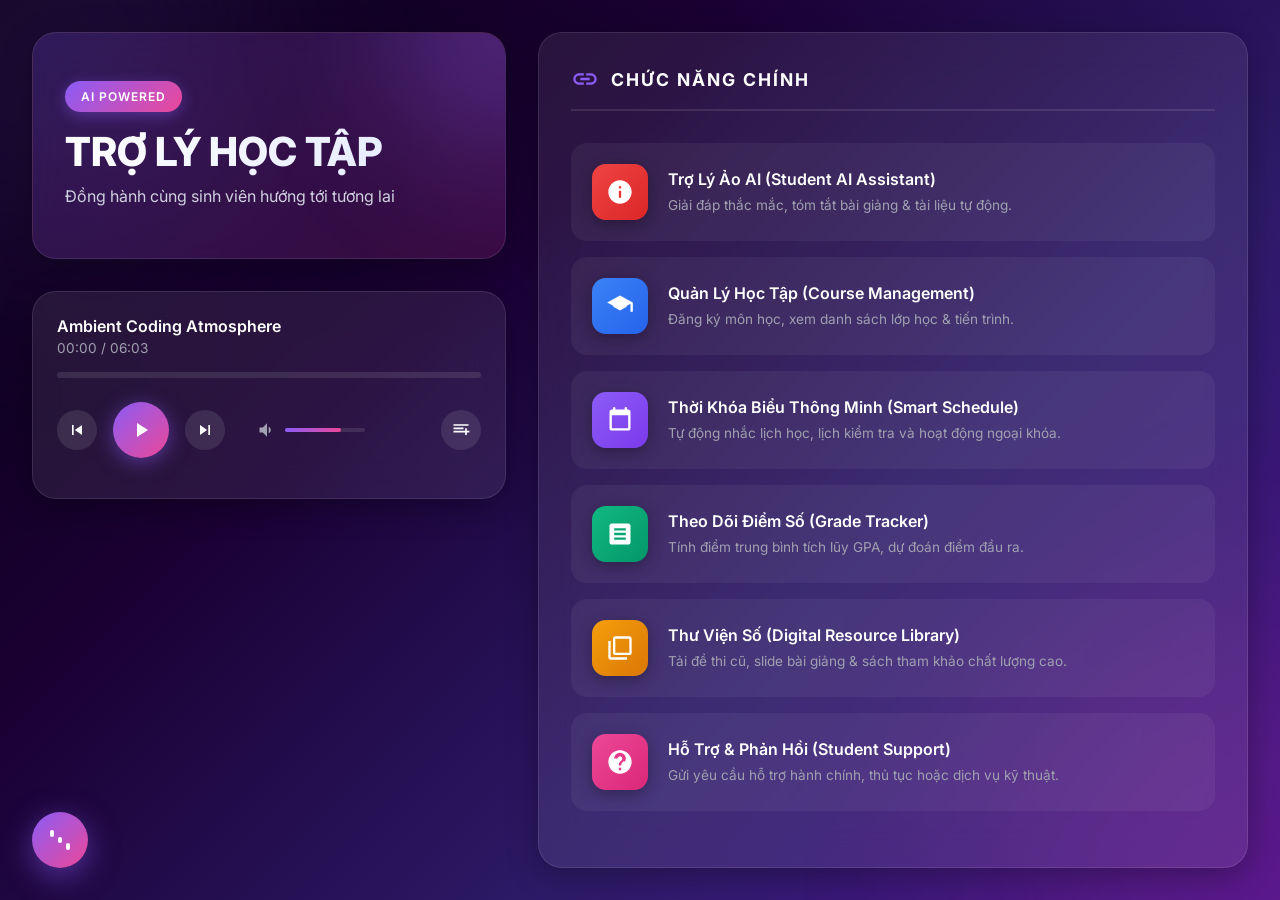
==== home.html @ f135a67e "Version 2" ====
<!DOCTYPE html>
<html lang="en">
<head>
  <meta charset="UTF-8" />
  <meta http-equiv="X-UA-Compatible" content="IE=edge" />
  <meta name="viewport" content="width=device-width, initial-scale=1.0" />
  <title>Student Assistant - Dashboard</title>
  <link href="https://fonts.googleapis.com/css2?family=Inter:wght@400;500;600;700&display=swap" rel="stylesheet" />
  <link rel="stylesheet" href="home.css" />
</head>
<body>
  <!-- Ambient background glow effects -->
  <div class="glow-bg">
    <div class="glow-sphere sphere-1"></div>
    <div class="glow-sphere sphere-2"></div>
  </div>

  <div class="dashboard-container">
    <!-- Left Column: Banner and Music Player -->
    <div class="left-column">
      <!-- Card 1: Banner Image/Graphic -->
      <div class="banner-card">
        <div class="banner-glow"></div>
        <div class="banner-content">
          <span class="badge">AI Powered</span>
          <h2>TRỢ LÝ HỌC TẬP</h2>
          <p>Đồng hành cùng sinh viên hướng tới tương lai</p>
        </div>
      </div>

      <!-- Card 2: Lofi Player (themed for Study Space) -->
      <div class="player-card">
        <div class="player-header">
          <div class="track-info">
            <span class="track-title" id="trackTitle">Deep Focus for Study – Relaxing Music</span>
            <span class="track-time" id="trackTime">00:00 / 03:45</span>
          </div>
        </div>
        
        <div class="progress-bar-container">
          <div class="progress-bar" id="progressBar" style="width: 0%;"></div>
        </div>

        <div class="player-controls">
          <button class="control-btn" id="prevBtn">
            <svg viewBox="0 0 24 24"><path d="M6 6h2v12H6zm3.5 6l8.5 6V6z"/></svg>
          </button>
          <button class="play-btn" id="playBtn">
            <svg id="playIcon" viewBox="0 0 24 24"><path d="M8 5v14l11-7z"/></svg>
          </button>
          <button class="control-btn" id="nextBtn">
            <svg viewBox="0 0 24 24"><path d="M16 18h2V6h-2zM6 6v12l8.5-6z"/></svg>
          </button>
          <div class="volume-container">
            <svg class="volume-icon" viewBox="0 0 24 24"><path d="M3 9v6h4l5 5V4L7 9H3zm13.5 3c0-1.77-1.02-3.29-2.5-4.03v8.05c1.48-.73 2.5-2.25 2.5-4.02z"/></svg>
            <div class="volume-slider">
              <div class="volume-level" style="width: 70%;"></div>
            </div>
          </div>
          <button class="control-btn playlist-toggle">
            <svg viewBox="0 0 24 24"><path d="M3 15h12v-2H3v2zm0-4h12V9H3v2zm0-4h18V5H3v2zm16 6v-3h-2v3h-3v2h3v3h2v-3h3v-2h-3z"/></svg>
          </button>
        </div>

        <div class="playlist">
          <div class="playlist-item" data-src="https://www.soundhelix.com/examples/mp3/SoundHelix-Song-1.mp3" data-title="Deep Focus for Study – Relaxing Music" data-duration="06:12">
            Comfort Chain
          </div>
          <div class="playlist-item" data-src="https://www.soundhelix.com/examples/mp3/SoundHelix-Song-2.mp3" data-title="Lofi Chill Study Beats" data-duration="07:05">
            Skins 2
          </div>
          <div class="playlist-item" data-src="https://www.soundhelix.com/examples/mp3/SoundHelix-Song-3.mp3" data-title="Cyberpunk Concentration Synth" data-duration="05:44">
            Time To Pretend
          </div>
          <div class="playlist-item" data-src="https://www.soundhelix.com/examples/mp3/SoundHelix-Song-4.mp3" data-title="Brainwave Alpha Waves" data-duration="05:02">
            Interlinked
          </div>
          <div class="playlist-item active" data-src="https://www.soundhelix.com/examples/mp3/SoundHelix-Song-5.mp3" data-title="Ambient Coding Atmosphere" data-duration="06:03">
            Deep Focus for Study
          </div>
          <div class="playlist-item" data-src="https://www.soundhelix.com/examples/mp3/SoundHelix-Song-6.mp3" data-title="Deep Healing Relaxing Music" data-duration="08:20">
            Deep Healing Relaxing Music
          </div>
        </div>
      </div>
    </div>

    <!-- Right Column: Features and Portal Navigation Links -->
    <div class="right-column">
      <div class="links-card">
        <div class="links-header">
          <svg viewBox="0 0 24 24" class="link-icon"><path d="M3.9 12c0-1.71 1.39-3.1 3.1-3.1h4V7H7c-2.76 0-5 2.24-5 5s2.24 5 5 5h4v-1.9H7c-1.71 0-3.1-1.39-3.1-3.1zM8 13h8v-2H8v2zm9-6h-4v1.9h4c1.71 0 3.1 1.39 3.1 3.1s-1.39 3.1-3.1 3.1h-4V17h4c2.76 0 5-2.24 5-5s-2.24-5-5-5z"/></svg>
          <span>CHỨC NĂNG CHÍNH</span>
        </div>

        <div class="links-list">
          <!-- Item 1 -->
          <a href="assistant.html" class="link-item">
            <div class="item-logo red-gradient">
              <svg viewBox="0 0 24 24"><path d="M12 2C6.48 2 2 6.48 2 12s4.48 10 10 10 10-4.48 10-10S17.52 2 12 2zm1 15h-2v-6h2v6zm0-8h-2V7h2v2z"/></svg>
            </div>
            <div class="item-info">
              <span class="item-title">Trợ Lý Ảo AI (Student AI Assistant)</span>
              <span class="item-desc">Giải đáp thắc mắc, tóm tắt bài giảng & tài liệu tự động.</span>
            </div>
          </a>

          <!-- Item 2 -->
          <a href="#" class="link-item">
            <div class="item-logo blue-gradient">
              <svg viewBox="0 0 24 24"><path d="M12 3L1 9l11 6 9-4.91V17h2V9L12 3zM5.89 12.5L12 15.8l6.11-3.33-6.11-3.34-6.11 3.37z"/></svg>
            </div>
            <div class="item-info">
              <span class="item-title">Quản Lý Học Tập (Course Management)</span>
              <span class="item-desc">Đăng ký môn học, xem danh sách lớp học & tiến trình.</span>
            </div>
          </a>

          <!-- Item 3 -->
          <a href="schedule.html" class="link-item">
            <div class="item-logo purple-gradient">
              <svg viewBox="0 0 24 24"><path d="M19 3h-1V1h-2v2H8V1H6v2H5c-1.11 0-1.99.9-1.99 2L3 19c0 1.1.89 2 2 2h14c1.1 0 2-.9 2-2V5c0-1.1-.9-2-2-2zm0 16H5V8h14v11z"/></svg>
            </div>
            <div class="item-info">
              <span class="item-title">Thời Khóa Biểu Thông Minh (Smart Schedule)</span>
              <span class="item-desc">Tự động nhắc lịch học, lịch kiểm tra và hoạt động ngoại khóa.</span>
            </div>
          </a>

          <!-- Item 4 -->
          <a href="#" class="link-item">
            <div class="item-logo green-gradient">
              <svg viewBox="0 0 24 24"><path d="M19 3H5c-1.1 0-2 .9-2 2v14c0 1.1.9 2 2 2h14c1.1 0 2-.9 2-2V5c0-1.1-.9-2-2-2zm-2 10H7v-2h10v2zm0-4H7V7h10v2zm0 8H7v-2h10v2z"/></svg>
            </div>
            <div class="item-info">
              <span class="item-title">Theo Dõi Điểm Số (Grade Tracker)</span>
              <span class="item-desc">Tính điểm trung bình tích lũy GPA, dự đoán điểm đầu ra.</span>
            </div>
          </a>

          <!-- Item 5 -->
          <a href="#" class="link-item">
            <div class="item-logo orange-gradient">
              <svg viewBox="0 0 24 24"><path d="M4 6H2v14c0 1.1.9 2 2 2h14v-2H4V6zm16-4H8c-1.1 0-2 .9-2 2v12c0 1.1.9 2 2 2h12c1.1 0 2-.9 2-2V4c0-1.1-.9-2-2-2zm0 14H8V4h12v12z"/></svg>
            </div>
            <div class="item-info">
              <span class="item-title">Thư Viện Số (Digital Resource Library)</span>
              <span class="item-desc">Tải đề thi cũ, slide bài giảng & sách tham khảo chất lượng cao.</span>
            </div>
          </a>

          <!-- Item 6 -->
          <a href="#" class="link-item">
            <div class="item-logo pink-gradient">
              <svg viewBox="0 0 24 24"><path d="M12 2C6.48 2 2 6.48 2 12s4.48 10 10 10 10-4.48 10-10S17.52 2 12 2zm1 17h-2v-2h2v2zm2.07-7.75l-.9.92C13.45 12.9 13 13.5 13 15h-2v-.5c0-1.1.45-2.1 1.17-2.83l1.24-1.26c.37-.36.59-.86.59-1.41 0-1.1-.9-2-2-2s-2 .9-2 2H7c0-2.76 2.24-5 5-5s5 2.24 5 5c0 1.04-.42 1.99-1.07 2.75z"/></svg>
            </div>
            <div class="item-info">
              <span class="item-title">Hỗ Trợ & Phản Hồi (Student Support)</span>
              <span class="item-desc">Gửi yêu cầu hỗ trợ hành chính, thủ tục hoặc dịch vụ kỹ thuật.</span>
            </div>
          </a>
        </div>
      </div>
    </div>
  </div>

  <!-- Bottom Left: Floating Menu Toggle -->
  <button class="floating-menu-btn" id="menuToggleBtn">
    <div class="menu-icon">
      <span></span>
      <span></span>
      <span></span>
    </div>
  </button>

  <!-- Full Page Projects View -->
  <div class="projects-page" id="projectsPage">
    <div class="mouse-spotlight" id="mouseSpotlight"></div>
    
    <button class="close-projects-btn" id="closeProjectsBtn">
      <svg viewBox="0 0 24 24"><path d="M19 6.41L17.59 5 12 10.59 6.41 5 5 6.41 10.59 12 5 17.59 6.41 19 12 13.41 17.59 19 19 17.59 13.41 12z"/></svg>
    </button>

    <div class="projects-header">
      <h1>TÍNH NĂNG</h1>
      <p>Trợ Lý Sinh Viên HCMUTE - Hệ Thống Hỗ Trợ Học Tập</p>
    </div>

    <div class="projects-grid">
      <!-- Project Card 1 -->
      <div class="project-card">
        <div class="project-badge">
          <svg viewBox="0 0 24 24"><path d="M9 11H7v2h2v-2zm4 0h-2v2h2v-2zm4 0h-2v2h2v-2zm2-7h-1V2h-2v2H8V2H6v2H5c-1.11 0-1.99.9-1.99 2L3 20c0 1.1.89 2 2 2h14c1.1 0 2-.9 2-2V6c0-1.1-.9-2-2-2zm0 16H5V9h14v11z"/></svg>
          <span>AI</span>
        </div>
        <div class="project-icon ai-project">
          <svg viewBox="0 0 24 24"><path d="M12 2C6.48 2 2 6.48 2 12s4.48 10 10 10 10-4.48 10-10S17.52 2 12 2zm1 15h-2v-6h2v6zm0-8h-2V7h2v2z"/></svg>
        </div>
        <h3>AI Assistant</h3>
        <p>Trợ lý ảo thông minh sử dụng AI để giải đáp thắc mắc, tóm tắt tài liệu và hỗ trợ học tập 24/7.</p>
        <div class="project-tags">
          <span>AI</span>
          <span>NLP</span>
          <span>ChatBot</span>
        </div>
        <button class="project-btn" onclick="window.location.href='assistant.html'">Truy cập ngay →</button>
      </div>

      <!-- Project Card 2 -->
      <div class="project-card">
        <div class="project-badge">
          <svg viewBox="0 0 24 24"><path d="M9 11H7v2h2v-2zm4 0h-2v2h2v-2zm4 0h-2v2h2v-2zm2-7h-1V2h-2v2H8V2H6v2H5c-1.11 0-1.99.9-1.99 2L3 20c0 1.1.89 2 2 2h14c1.1 0 2-.9 2-2V6c0-1.1-.9-2-2-2zm0 16H5V9h14v11z"/></svg>
          <span>ANDROID</span>
        </div>
        <div class="project-icon schedule-project">
          <svg viewBox="0 0 24 24"><path d="M19 3h-1V1h-2v2H8V1H6v2H5c-1.11 0-1.99.9-1.99 2L3 19c0 1.1.89 2 2 2h14c1.1 0 2-.9 2-2V5c0-1.1-.9-2-2-2zm0 16H5V8h14v11z"/></svg>
        </div>
        <h3>Thời Khóa Biểu</h3>
        <p>Quản lý lịch học thông minh với tính năng nhắc nhở tự động, đồng bộ với hệ thống trường.</p>
        <div class="project-tags">
          <span>KOTLIN</span>
          <span>JS</span>
          <span>C++</span>
        </div>
        <button class="project-btn" onclick="window.location.href='schedule.html'">Truy cập ngay →</button>
      </div>

      <!-- Project Card 3 -->
      <div class="project-card">
        <div class="project-badge">
          <svg viewBox="0 0 24 24"><path d="M9 11H7v2h2v-2zm4 0h-2v2h2v-2zm4 0h-2v2h2v-2zm2-7h-1V2h-2v2H8V2H6v2H5c-1.11 0-1.99.9-1.99 2L3 20c0 1.1.89 2 2 2h14c1.1 0 2-.9 2-2V6c0-1.1-.9-2-2-2zm0 16H5V9h14v11z"/></svg>
          <span>PLUGIN</span>
        </div>
        <div class="project-icon grade-project">
          <svg viewBox="0 0 24 24"><path d="M19 3H5c-1.1 0-2 .9-2 2v14c0 1.1.9 2 2 2h14c1.1 0 2-.9 2-2V5c0-1.1-.9-2-2-2zm-2 10H7v-2h10v2zm0-4H7V7h10v2zm0 8H7v-2h10v2z"/></svg>
        </div>
        <h3>Quản Lý Điểm</h3>
        <p>Theo dõi điểm số chi tiết, tính toán GPA tự động và dự đoán kết quả học tập dựa trên AI.</p>
        <div class="project-tags">
          <span>JAVA</span>
          <span>Analytics</span>
        </div>
        <button class="project-btn">Truy cập ngay →</button>
      </div>

      <!-- Project Card 4 -->
      <div class="project-card">
        <div class="project-badge">
          <svg viewBox="0 0 24 24"><path d="M9 11H7v2h2v-2zm4 0h-2v2h2v-2zm4 0h-2v2h2v-2zm2-7h-1V2h-2v2H8V2H6v2H5c-1.11 0-1.99.9-1.99 2L3 20c0 1.1.89 2 2 2h14c1.1 0 2-.9 2-2V6c0-1.1-.9-2-2-2zm0 16H5V9h14v11z"/></svg>
          <span>PLUGIN</span>
        </div>
        <div class="project-icon library-project">
          <svg viewBox="0 0 24 24"><path d="M4 6H2v14c0 1.1.9 2 2 2h14v-2H4V6zm16-4H8c-1.1 0-2 .9-2 2v12c0 1.1.9 2 2 2h12c1.1 0 2-.9 2-2V4c0-1.1-.9-2-2-2zm0 14H8V4h12v12z"/></svg>
        </div>
        <h3>Thư Viện Số</h3>
        <p>Kho tài liệu học tập phong phú với đề thi cũ, slide bài giảng và sách tham khảo chất lượng cao.</p>
        <div class="project-tags">
          <span>JAVA</span>
          <span>Database</span>
        </div>
        <button class="project-btn">Truy cập ngay →</button>
      </div>
    </div>

    <div class="projects-footer">
      <button class="logout-btn-page" id="logoutBtnPage">
        <svg viewBox="0 0 24 24"><path d="M17 7l-1.41 1.41L18.17 11H8v2h10.17l-2.58 2.58L17 17l5-5zM4 5h8V3H4c-1.1 0-2 .9-2 2v14c0 1.1.9 2 2 2h8v-2H4V5z"/></svg>
        Đăng xuất
      </button>
    </div>
  </div>

  <!-- Script for Player interaction and general navigation -->
  <script>
    // Playlist/Player Functionality
    const playlistItems = document.querySelectorAll('.playlist-item');
    const trackTitle = document.getElementById('trackTitle');
    const trackTime = document.getElementById('trackTime');
    const progressBar = document.getElementById('progressBar');
    const playBtn = document.getElementById('playBtn');
    const playIcon = document.getElementById('playIcon');
    const playlist = document.querySelector('.playlist');
    const playlistToggle = document.querySelector('.playlist-toggle');

    let isPlaying = false;
    let currentTrackIndex = 4; // Default to index 4 (Deep Focus for Study)
    let audio = new Audio();

    // Toggle playlist visibility
    playlistToggle.addEventListener('click', () => {
      playlist.classList.toggle('show');
    });

    function loadTrack(index) {
      playlistItems.forEach(item => item.classList.remove('active'));
      const activeItem = playlistItems[index];
      activeItem.classList.add('active');
      
      trackTitle.textContent = activeItem.dataset.title;
      audio.src = activeItem.dataset.src;
      trackTime.textContent = `00:00 / ${activeItem.dataset.duration}`;
      progressBar.style.width = '0%';
    }

    function togglePlay() {
      if (isPlaying) {
        audio.pause();
        playIcon.innerHTML = '<path d="M8 5v14l11-7z"/>'; // Play icon
      } else {
        // Try playing
        audio.play().catch(e => console.log("Audio play deferred until user interaction."));
        playIcon.innerHTML = '<path d="M6 19h4V5H6v14zm8-14v14h4V5h-4z"/>'; // Pause icon
      }
      isPlaying = !isPlaying;
    }

    playBtn.addEventListener('click', togglePlay);

    // Audio time update
    audio.addEventListener('timeupdate', () => {
      const current = audio.currentTime;
      const duration = audio.duration || 1;
      const percent = (current / duration) * 100;
      progressBar.style.width = `${percent}%`;

      const formatTime = (time) => {
        if (isNaN(time)) return '00:00';
        const mins = Math.floor(time / 60).toString().padStart(2, '0');
        const secs = Math.floor(time % 60).toString().padStart(2, '0');
        return `${mins}:${secs}`;
      };

      const durationString = activePlaylistDuration();
      trackTime.textContent = `${formatTime(current)} / ${durationString}`;
    });

    function activePlaylistDuration() {
      return playlistItems[currentTrackIndex].dataset.duration;
    }

    playlistItems.forEach((item, index) => {
      item.addEventListener('click', () => {
        currentTrackIndex = index;
        loadTrack(index);
        isPlaying = false;
        togglePlay();
      });
    });

    document.getElementById('prevBtn').addEventListener('click', () => {
      currentTrackIndex = (currentTrackIndex - 1 + playlistItems.length) % playlistItems.length;
      loadTrack(currentTrackIndex);
      isPlaying = false;
      togglePlay();
    });

    document.getElementById('nextBtn').addEventListener('click', () => {
      currentTrackIndex = (currentTrackIndex + 1) % playlistItems.length;
      loadTrack(currentTrackIndex);
      isPlaying = false;
      togglePlay();
    });

    // Load initial track
    loadTrack(currentTrackIndex);

    // Projects page toggle
    const menuToggleBtn = document.getElementById('menuToggleBtn');
    const projectsPage = document.getElementById('projectsPage');
    const closeProjectsBtn = document.getElementById('closeProjectsBtn');
    const logoutBtnPage = document.getElementById('logoutBtnPage');
    const mouseSpotlight = document.getElementById('mouseSpotlight');

    // Show projects page on hover
    menuToggleBtn.addEventListener('mouseenter', () => {
      projectsPage.classList.add('active');
      document.body.style.overflow = 'hidden';
    });

    // Also allow click to toggle
    menuToggleBtn.addEventListener('click', () => {
      projectsPage.classList.toggle('active');
      if (projectsPage.classList.contains('active')) {
        document.body.style.overflow = 'hidden';
      } else {
        document.body.style.overflow = 'auto';
      }
    });

    closeProjectsBtn.addEventListener('click', () => {
      projectsPage.classList.remove('active');
      document.body.style.overflow = 'auto';
    });

    // Mouse spotlight effect
    projectsPage.addEventListener('mousemove', (e) => {
      const rect = projectsPage.getBoundingClientRect();
      const x = e.clientX - rect.left;
      const y = e.clientY - rect.top + projectsPage.scrollTop;
      
      mouseSpotlight.style.left = `${x}px`;
      mouseSpotlight.style.top = `${y}px`;
    });

    // Individual card spotlight effect
    const projectCards = document.querySelectorAll('.project-card');
    projectCards.forEach(card => {
      card.addEventListener('mousemove', (e) => {
        const rect = card.getBoundingClientRect();
        const x = e.clientX - rect.left;
        const y = e.clientY - rect.top;
        card.style.setProperty('--x', `${x}px`);
        card.style.setProperty('--y', `${y}px`);
      });
    });

    logoutBtnPage.addEventListener('click', () => {
      if (confirm("Bạn có chắc chắn muốn đăng xuất?")) {
        window.location.href = 'login.html';
      }
    });
  </script>
</body>
</html>
---- home.css ----
/* Global Styles */
* {
  margin: 0;
  padding: 0;
  box-sizing: border-box;
}

body {
  font-family: 'Inter', sans-serif;
  background: linear-gradient(135deg, #0a0015, #1a0033, #2d1b69, #4a148c);
  color: #fff;
  min-height: 100vh;
  overflow-x: hidden;
  position: relative;
}

/* Ambient Background Glow */
.glow-bg {
  position: fixed;
  top: 0;
  left: 0;
  width: 100%;
  height: 100%;
  z-index: 0;
  pointer-events: none;
  overflow: hidden;
}

.glow-sphere {
  position: absolute;
  border-radius: 50%;
  filter: blur(100px);
  opacity: 0.3;
  animation: float 20s ease-in-out infinite;
}

.sphere-1 {
  width: 500px;
  height: 500px;
  background: radial-gradient(circle, rgba(139, 92, 246, 0.6), transparent);
  top: -200px;
  left: -200px;
  animation-delay: 0s;
}

.sphere-2 {
  width: 600px;
  height: 600px;
  background: radial-gradient(circle, rgba(236, 72, 153, 0.5), transparent);
  bottom: -250px;
  right: -250px;
  animation-delay: 5s;
}

@keyframes float {
  0%, 100% { transform: translate(0, 0) scale(1); }
  33% { transform: translate(50px, -50px) scale(1.1); }
  66% { transform: translate(-30px, 30px) scale(0.9); }
}

/* Dashboard Container */
.dashboard-container {
  position: relative;
  z-index: 1;
  max-width: 1400px;
  margin: 0 auto;
  padding: 2rem;
  display: grid;
  grid-template-columns: 1fr 1.5fr;
  gap: 2rem;
  min-height: 100vh;
}

/* Left Column */
.left-column {
  display: flex;
  flex-direction: column;
  gap: 2rem;
}

/* Banner Card */
.banner-card {
  background: linear-gradient(135deg, rgba(139, 92, 246, 0.2), rgba(236, 72, 153, 0.15));
  backdrop-filter: blur(20px);
  border-radius: 24px;
  padding: 3rem 2rem;
  position: relative;
  overflow: hidden;
  border: 1px solid rgba(255, 255, 255, 0.1);
  box-shadow: 0 8px 32px rgba(0, 0, 0, 0.3);
  transition: transform 0.3s ease, box-shadow 0.3s ease;
}

.banner-card:hover {
  transform: translateY(-5px);
  box-shadow: 0 12px 48px rgba(139, 92, 246, 0.4);
}

.banner-glow {
  position: absolute;
  width: 300px;
  height: 300px;
  background: radial-gradient(circle, rgba(139, 92, 246, 0.4), transparent);
  top: -150px;
  right: -150px;
  border-radius: 50%;
  filter: blur(60px);
  animation: pulse 3s ease-in-out infinite;
}

@keyframes pulse {
  0%, 100% { opacity: 0.5; transform: scale(1); }
  50% { opacity: 0.8; transform: scale(1.1); }
}

.banner-content {
  position: relative;
  z-index: 1;
}

.badge {
  display: inline-block;
  background: linear-gradient(135deg, #8b5cf6, #ec4899);
  padding: 0.5rem 1rem;
  border-radius: 20px;
  font-size: 0.75rem;
  font-weight: 600;
  text-transform: uppercase;
  letter-spacing: 1px;
  margin-bottom: 1rem;
  box-shadow: 0 4px 15px rgba(139, 92, 246, 0.4);
}

.banner-card h2 {
  font-size: 2.5rem;
  font-weight: 800;
  margin-bottom: 0.5rem;
  background: linear-gradient(135deg, #fff, #e0e7ff);
  -webkit-background-clip: text;
  -webkit-text-fill-color: transparent;
  background-clip: text;
  line-height: 1.2;
}

.banner-card p {
  font-size: 1rem;
  color: #d0d0e0;
  line-height: 1.6;
}

/* Music Player Card */
.player-card {
  background: rgba(255, 255, 255, 0.08);
  backdrop-filter: blur(20px);
  border-radius: 24px;
  padding: 1.5rem;
  border: 1px solid rgba(255, 255, 255, 0.1);
  box-shadow: 0 8px 32px rgba(0, 0, 0, 0.3);
  transition: all 0.3s ease;
}

.player-card:hover {
  background: rgba(255, 255, 255, 0.12);
  box-shadow: 0 12px 48px rgba(0, 0, 0, 0.4);
}

.player-header {
  margin-bottom: 1rem;
}

.track-info {
  display: flex;
  flex-direction: column;
  gap: 0.3rem;
}

.track-title {
  font-size: 1rem;
  font-weight: 600;
  color: #fff;
}

.track-time {
  font-size: 0.85rem;
  color: #a0a0b0;
}

/* Progress Bar */
.progress-bar-container {
  width: 100%;
  height: 6px;
  background: rgba(255, 255, 255, 0.1);
  border-radius: 10px;
  overflow: hidden;
  margin-bottom: 1.5rem;
  cursor: pointer;
}

.progress-bar {
  height: 100%;
  background: linear-gradient(90deg, #8b5cf6, #ec4899);
  border-radius: 10px;
  transition: width 0.1s linear;
  box-shadow: 0 0 10px rgba(139, 92, 246, 0.6);
}

/* Player Controls */
.player-controls {
  display: flex;
  align-items: center;
  justify-content: center;
  gap: 1rem;
  margin-bottom: 1rem;
}

.control-btn, .play-btn {
  background: rgba(255, 255, 255, 0.1);
  border: none;
  border-radius: 50%;
  width: 40px;
  height: 40px;
  display: flex;
  align-items: center;
  justify-content: center;
  cursor: pointer;
  transition: all 0.3s ease;
  color: #fff;
}

.control-btn:hover {
  background: rgba(255, 255, 255, 0.2);
  transform: scale(1.1);
}

.play-btn {
  width: 56px;
  height: 56px;
  background: linear-gradient(135deg, #8b5cf6, #ec4899);
  box-shadow: 0 4px 20px rgba(139, 92, 246, 0.5);
}

.play-btn:hover {
  transform: scale(1.1);
  box-shadow: 0 6px 30px rgba(139, 92, 246, 0.7);
}

.control-btn svg, .play-btn svg {
  width: 20px;
  height: 20px;
  fill: currentColor;
}

.play-btn svg {
  width: 24px;
  height: 24px;
}

/* Volume Control */
.volume-container {
  display: flex;
  align-items: center;
  gap: 0.5rem;
  margin-left: 1rem;
}

.volume-icon {
  width: 20px;
  height: 20px;
  fill: #a0a0b0;
}

.volume-slider {
  width: 80px;
  height: 4px;
  background: rgba(255, 255, 255, 0.1);
  border-radius: 10px;
  position: relative;
  cursor: pointer;
}

.volume-level {
  height: 100%;
  background: linear-gradient(90deg, #8b5cf6, #ec4899);
  border-radius: 10px;
}

/* Playlist */
.playlist {
  max-height: 0;
  overflow: hidden;
  transition: max-height 0.3s ease;
  margin-top: 1rem;
}

.playlist.show {
  max-height: 300px;
  overflow-y: auto;
}

.playlist-item {
  padding: 0.75rem 1rem;
  background: rgba(255, 255, 255, 0.05);
  border-radius: 12px;
  margin-bottom: 0.5rem;
  cursor: pointer;
  transition: all 0.3s ease;
  font-size: 0.9rem;
  color: #d0d0e0;
}

.playlist-item:hover {
  background: rgba(255, 255, 255, 0.1);
  transform: translateX(5px);
}

.playlist-item.active {
  background: linear-gradient(135deg, rgba(139, 92, 246, 0.3), rgba(236, 72, 153, 0.2));
  color: #fff;
  font-weight: 600;
}

.playlist-toggle {
  margin-left: auto;
}

/* Right Column */
.right-column {
  display: flex;
  flex-direction: column;
}

/* Links Card */
.links-card {
  background: rgba(255, 255, 255, 0.08);
  backdrop-filter: blur(20px);
  border-radius: 24px;
  padding: 2rem;
  border: 1px solid rgba(255, 255, 255, 0.1);
  box-shadow: 0 8px 32px rgba(0, 0, 0, 0.3);
  flex: 1;
}

.links-header {
  display: flex;
  align-items: center;
  gap: 0.75rem;
  margin-bottom: 2rem;
  padding-bottom: 1rem;
  border-bottom: 2px solid rgba(255, 255, 255, 0.1);
}

.link-icon {
  width: 28px;
  height: 28px;
  fill: #8b5cf6;
}

.links-header span {
  font-size: 1.1rem;
  font-weight: 700;
  letter-spacing: 2px;
  color: #fff;
}

/* Links List */
.links-list {
  display: flex;
  flex-direction: column;
  gap: 1rem;
}

.link-item {
  display: flex;
  align-items: center;
  gap: 1.25rem;
  padding: 1.25rem;
  background: rgba(255, 255, 255, 0.05);
  border-radius: 16px;
  text-decoration: none;
  transition: all 0.3s ease;
  border: 1px solid transparent;
}

.link-item:hover {
  background: rgba(255, 255, 255, 0.1);
  transform: translateX(8px);
  border-color: rgba(139, 92, 246, 0.5);
  box-shadow: 0 4px 20px rgba(139, 92, 246, 0.3);
}

/* Item Logo */
.item-logo {
  width: 56px;
  height: 56px;
  border-radius: 14px;
  display: flex;
  align-items: center;
  justify-content: center;
  flex-shrink: 0;
  box-shadow: 0 4px 15px rgba(0, 0, 0, 0.3);
}

.item-logo svg {
  width: 28px;
  height: 28px;
  fill: #fff;
}

.red-gradient {
  background: linear-gradient(135deg, #ef4444, #dc2626);
}

.blue-gradient {
  background: linear-gradient(135deg, #3b82f6, #2563eb);
}

.purple-gradient {
  background: linear-gradient(135deg, #8b5cf6, #7c3aed);
}

.green-gradient {
  background: linear-gradient(135deg, #10b981, #059669);
}

.orange-gradient {
  background: linear-gradient(135deg, #f59e0b, #d97706);
}

.pink-gradient {
  background: linear-gradient(135deg, #ec4899, #db2777);
}

/* Item Info */
.item-info {
  display: flex;
  flex-direction: column;
  gap: 0.4rem;
  flex: 1;
}

.item-title {
  font-size: 1rem;
  font-weight: 600;
  color: #fff;
  line-height: 1.3;
}

.item-desc {
  font-size: 0.85rem;
  color: #a0a0b0;
  line-height: 1.4;
}

/* Floating Menu Button */
.floating-menu-btn {
  position: fixed;
  bottom: 2rem;
  left: 2rem;
  width: 56px;
  height: 56px;
  background: linear-gradient(135deg, #8b5cf6, #ec4899);
  border: none;
  border-radius: 50%;
  display: flex;
  align-items: center;
  justify-content: center;
  cursor: pointer;
  box-shadow: 0 8px 30px rgba(139, 92, 246, 0.5);
  transition: all 0.3s ease;
  z-index: 999;
}

.floating-menu-btn:hover {
  transform: scale(1.1);
  box-shadow: 0 12px 40px rgba(139, 92, 246, 0.7);
}

/* Menu Icon - 3 bars */
.menu-icon {
  width: 24px;
  height: 20px;
  display: flex;
  flex-direction: column;
  justify-content: space-between;
  align-items: center;
  position: relative;
}

.menu-icon span {
  width: 4px;
  height: 100%;
  background: #fff;
  border-radius: 2px;
  transition: all 0.4s cubic-bezier(0.68, -0.55, 0.265, 1.55);
  display: inline-block;
}

/* Default state: Vertical bars */
.menu-icon span:nth-child(1) {
  transform: translateX(-8px);
}

.menu-icon span:nth-child(2) {
  transform: translateX(0);
}

.menu-icon span:nth-child(3) {
  transform: translateX(8px);
}

/* Hover state: Horizontal bars */
.floating-menu-btn:hover .menu-icon {
  flex-direction: row;
  width: 20px;
  height: 24px;
}

.floating-menu-btn:hover .menu-icon span {
  width: 100%;
  height: 4px;
}

.floating-menu-btn:hover .menu-icon span:nth-child(1) {
  transform: translateY(-8px) translateX(0);
}

.floating-menu-btn:hover .menu-icon span:nth-child(2) {
  transform: translateY(0) translateX(0);
}

.floating-menu-btn:hover .menu-icon span:nth-child(3) {
  transform: translateY(8px) translateX(0);
}

/* Projects Full Page */
.projects-page {
  position: fixed;
  top: 0;
  left: 0;
  width: 100%;
  height: 100vh;
  background: linear-gradient(135deg, #0a0015, #1a0033, #2d1b69);
  z-index: 2000;
  opacity: 0;
  visibility: hidden;
  transition: all 0.5s ease;
  overflow-y: auto;
  padding: 4rem 2rem;
}

.projects-page.active {
  opacity: 1;
  visibility: visible;
}

/* Mouse Spotlight Effect */
.mouse-spotlight {
  position: absolute;
  width: 600px;
  height: 600px;
  background: radial-gradient(circle, rgba(139, 92, 246, 0.25), rgba(236, 72, 153, 0.15), transparent 70%);
  border-radius: 50%;
  pointer-events: none;
  transform: translate(-50%, -50%);
  transition: opacity 0.3s ease;
  z-index: 1;
  filter: blur(40px);
  mix-blend-mode: screen;
}

/* Close Button */
.close-projects-btn {
  position: absolute;
  top: 2rem;
  right: 2rem;
  width: 48px;
  height: 48px;
  background: rgba(255, 255, 255, 0.05);
  border: 1px solid rgba(255, 255, 255, 0.1);
  border-radius: 50%;
  display: flex;
  align-items: center;
  justify-content: center;
  cursor: pointer;
  transition: all 0.3s ease;
  z-index: 100;
}

.close-projects-btn:hover {
  background: rgba(255, 255, 255, 0.15);
  border-color: rgba(255, 255, 255, 0.3);
  transform: rotate(90deg);
}

.close-projects-btn svg {
  width: 24px;
  height: 24px;
  fill: #fff;
}

/* Projects Header */
.projects-header {
  text-align: center;
  margin-bottom: 4rem;
  animation: fadeInDown 0.6s ease;
  position: relative;
  z-index: 10;
}

@keyframes fadeInDown {
  from {
    opacity: 0;
    transform: translateY(-30px);
  }
  to {
    opacity: 1;
    transform: translateY(0);
  }
}

.projects-header h1 {
  font-size: 3.5rem;
  font-weight: 800;
  letter-spacing: 6px;
  background: linear-gradient(135deg, #fff, #e0e7ff, #c7d2fe);
  -webkit-background-clip: text;
  -webkit-text-fill-color: transparent;
  background-clip: text;
  margin-bottom: 1rem;
  text-shadow: 0 0 80px rgba(139, 92, 246, 0.4);
}

.projects-header p {
  font-size: 1rem;
  color: #a0a0b0;
  letter-spacing: 2px;
  text-transform: uppercase;
}

/* Projects Grid */
.projects-grid {
  max-width: 1400px;
  margin: 0 auto;
  display: grid;
  grid-template-columns: repeat(auto-fit, minmax(280px, 1fr));
  gap: 2rem;
  animation: fadeInUp 0.8s ease 0.2s both;
  position: relative;
  z-index: 10;
}

@keyframes fadeInUp {
  from {
    opacity: 0;
    transform: translateY(30px);
  }
  to {
    opacity: 1;
    transform: translateY(0);
  }
}

/* Project Card */
.project-card {
  background: rgba(15, 10, 26, 0.4);
  backdrop-filter: blur(20px);
  -webkit-backdrop-filter: blur(20px);
  border: 1px solid rgba(255, 255, 255, 0.06);
  border-radius: 24px;
  padding: 2rem;
  transition: all 0.4s cubic-bezier(0.4, 0, 0.2, 1);
  position: relative;
  overflow: hidden;
  display: flex;
  flex-direction: column;
  align-items: flex-start;
}

.project-card::before {
  content: '';
  position: absolute;
  top: 0;
  left: 0;
  width: 100%;
  height: 100%;
  background: radial-gradient(800px circle at var(--x) var(--y), rgba(139, 92, 246, 0.08), transparent 40%);
  opacity: 0;
  transition: opacity 0.4s ease;
  pointer-events: none;
}

.project-card:hover {
  transform: translateY(-8px);
  border-color: rgba(139, 92, 246, 0.35);
  box-shadow: 0 12px 40px rgba(139, 92, 246, 0.25);
}

.project-card:hover::before {
  opacity: 1;
}

/* Project Badge */
.project-badge {
  position: absolute;
  top: 2rem;
  right: 2rem;
  display: flex;
  align-items: center;
  gap: 0.4rem;
  padding: 0.4rem 0.8rem;
  background: rgba(255, 255, 255, 0.03);
  border: 1px solid rgba(255, 255, 255, 0.08);
  border-radius: 12px;
  font-size: 0.7rem;
  font-weight: 600;
  color: rgba(255, 255, 255, 0.5);
  text-transform: uppercase;
  letter-spacing: 0.5px;
}

.project-badge svg {
  width: 12px;
  height: 12px;
  fill: rgba(255, 255, 255, 0.5);
}

/* Project Icon */
.project-icon {
  width: 60px;
  height: 60px;
  border-radius: 50%;
  display: flex;
  align-items: center;
  justify-content: center;
  margin-bottom: 1.5rem;
  box-shadow: 0 4px 15px rgba(0, 0, 0, 0.3);
  position: relative;
  z-index: 1;
  border: 2px solid rgba(255, 255, 255, 0.1);
}

.project-icon svg {
  width: 28px;
  height: 28px;
  fill: #fff;
}

.ai-project {
  background: linear-gradient(135deg, #ef4444, #dc2626);
  box-shadow: 0 0 20px rgba(239, 68, 68, 0.3);
  border-color: rgba(239, 68, 68, 0.4);
}

.schedule-project {
  background: linear-gradient(135deg, #3b82f6, #1d4ed8);
  box-shadow: 0 0 20px rgba(59, 130, 246, 0.3);
  border-color: rgba(59, 130, 246, 0.4);
}

.grade-project {
  background: linear-gradient(135deg, #a855f7, #6b21a8);
  box-shadow: 0 0 20px rgba(168, 85, 247, 0.3);
  border-color: rgba(168, 85, 247, 0.4);
}

.library-project {
  background: linear-gradient(135deg, #f59e0b, #d97706);
  box-shadow: 0 0 20px rgba(245, 158, 11, 0.3);
  border-color: rgba(245, 158, 11, 0.4);
}

/* Project Content */
.project-card h3 {
  font-size: 1.3rem;
  font-weight: 600;
  color: #fff;
  margin-bottom: 0.75rem;
  text-align: left;
  position: relative;
  z-index: 1;
}

.project-card p {
  font-size: 0.85rem;
  color: rgba(255, 255, 255, 0.5);
  line-height: 1.6;
  margin-bottom: 1.5rem;
  text-align: left;
  position: relative;
  z-index: 1;
  flex: 1;
}

/* Project Tags */
.project-tags {
  display: flex;
  gap: 0.5rem;
  justify-content: flex-start;
  flex-wrap: wrap;
  margin-bottom: 1.5rem;
  position: relative;
  z-index: 1;
}

.project-tags span {
  padding: 0.3rem 0.6rem;
  background: rgba(255, 255, 255, 0.04);
  border: 1px solid rgba(255, 255, 255, 0.08);
  border-radius: 6px;
  font-size: 0.7rem;
  color: rgba(255, 255, 255, 0.7);
  font-weight: 500;
  text-transform: uppercase;
  letter-spacing: 0.5px;
}

/* Project Button */
.project-btn {
  width: 100%;
  padding: 0.85rem;
  background: rgba(255, 255, 255, 0.03);
  border: 1px solid rgba(255, 255, 255, 0.1);
  border-radius: 12px;
  color: #fff;
  font-weight: 500;
  font-size: 0.9rem;
  cursor: pointer;
  transition: all 0.25s ease;
  position: relative;
  z-index: 1;
  display: flex;
  align-items: center;
  justify-content: center;
  gap: 0.5rem;
}

.project-btn:hover {
  transform: translateY(-2px);
  background: rgba(255, 255, 255, 0.08);
  border-color: rgba(255, 255, 255, 0.25);
  box-shadow: 0 4px 15px rgba(255, 255, 255, 0.05);
}

/* Projects Footer */
.projects-footer {
  max-width: 1400px;
  margin: 3rem auto 0;
  text-align: center;
  animation: fadeIn 1s ease 0.4s both;
  position: relative;
  z-index: 10;
}

@keyframes fadeIn {
  from { opacity: 0; }
  to { opacity: 1; }
}

.logout-btn-page {
  padding: 1rem 2.5rem;
  background: rgba(239, 68, 68, 0.2);
  border: 1px solid rgba(239, 68, 68, 0.4);
  border-radius: 12px;
  color: #fff;
  font-weight: 600;
  font-size: 1rem;
  cursor: pointer;
  transition: all 0.3s ease;
  display: inline-flex;
  align-items: center;
  gap: 0.75rem;
}

.logout-btn-page:hover {
  background: rgba(239, 68, 68, 0.3);
  border-color: rgba(239, 68, 68, 0.6);
  transform: translateY(-3px);
  box-shadow: 0 8px 25px rgba(239, 68, 68, 0.4);
}

.logout-btn-page svg {
  width: 20px;
  height: 20px;
  fill: #fff;
}

/* Projects Page Scrollbar */
.projects-page::-webkit-scrollbar {
  width: 8px;
}

.projects-page::-webkit-scrollbar-track {
  background: rgba(255, 255, 255, 0.05);
}

.projects-page::-webkit-scrollbar-thumb {
  background: linear-gradient(135deg, #8b5cf6, #ec4899);
  border-radius: 10px;
}

/* Scrollbar Styling */
.playlist::-webkit-scrollbar {
  width: 6px;
}

.playlist::-webkit-scrollbar-track {
  background: rgba(255, 255, 255, 0.05);
  border-radius: 10px;
}

.playlist::-webkit-scrollbar-thumb {
  background: linear-gradient(135deg, #8b5cf6, #ec4899);
  border-radius: 10px;
}

/* Responsive Design */
@media (max-width: 1024px) {
  .dashboard-container {
    grid-template-columns: 1fr;
    padding: 1.5rem;
  }
  
  .banner-card h2 {
    font-size: 2rem;
  }
}

@media (max-width: 768px) {
  .dashboard-container {
    padding: 1rem;
    gap: 1.5rem;
  }
  
  .banner-card {
    padding: 2rem 1.5rem;
  }
  
  .banner-card h2 {
    font-size: 1.75rem;
  }
  
  .links-card {
    padding: 1.5rem;
  }
  
  .link-item {
    padding: 1rem;
  }
  
  .item-logo {
    width: 48px;
    height: 48px;
  }
  
  .item-logo svg {
    width: 24px;
    height: 24px;
  }
  
  .floating-menu-btn {
    bottom: 1.5rem;
    left: 1.5rem;
    width: 48px;
    height: 48px;
  }
}
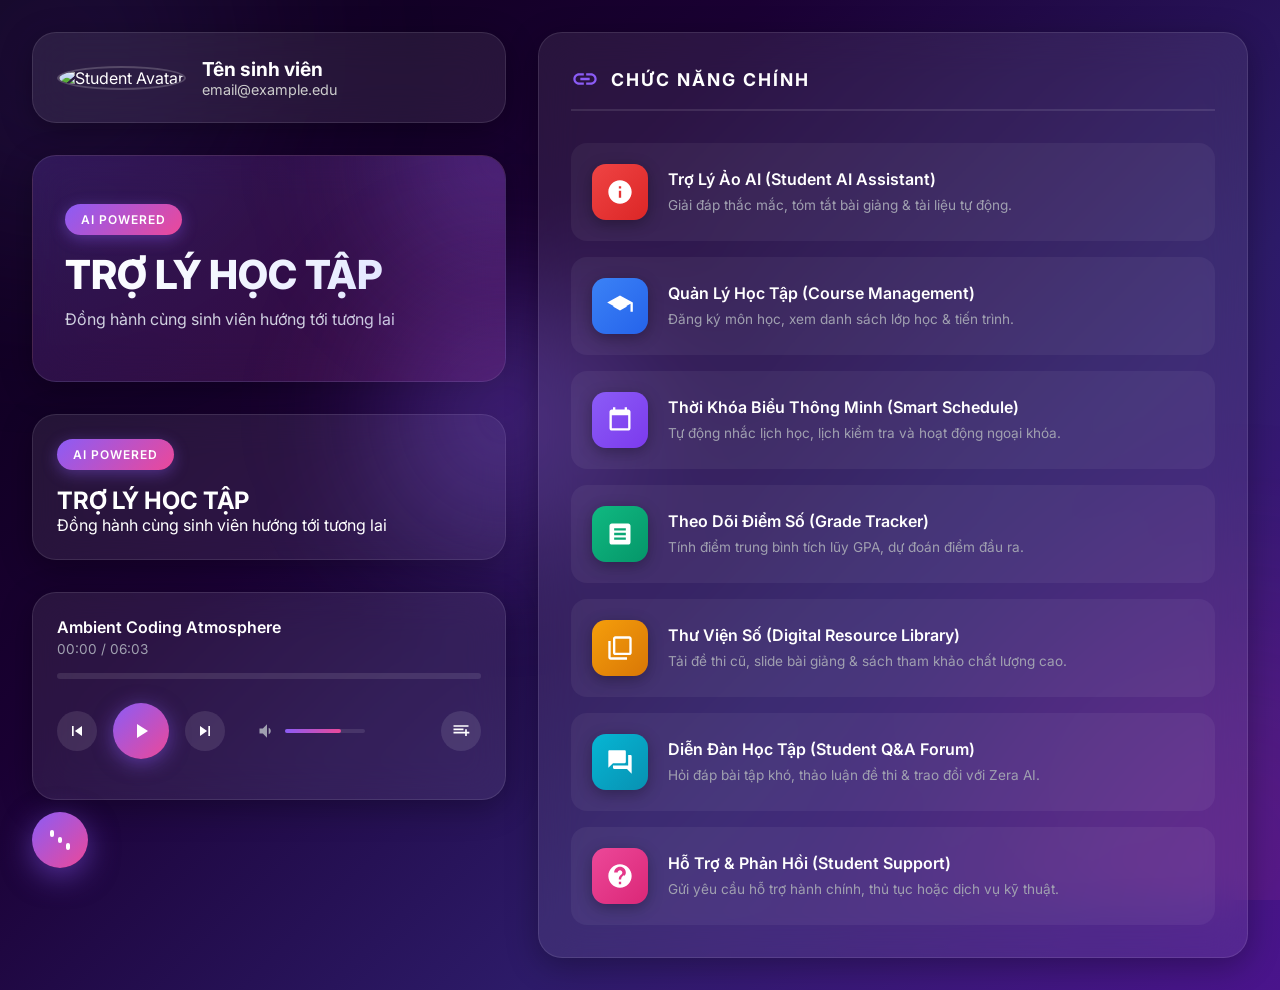
==== commit e40d635a: "Version 3" ====
--- a/home.html
+++ b/home.html
@@ -1,424 +1,651 @@
 <!DOCTYPE html>
 <html lang="en">
+
 <head>
-  <meta charset="UTF-8" />
-  <meta http-equiv="X-UA-Compatible" content="IE=edge" />
-  <meta name="viewport" content="width=device-width, initial-scale=1.0" />
-  <title>Student Assistant - Dashboard</title>
-  <link href="https://fonts.googleapis.com/css2?family=Inter:wght@400;500;600;700&display=swap" rel="stylesheet" />
-  <link rel="stylesheet" href="home.css" />
+    <meta charset="UTF-8" />
+    <meta http-equiv="X-UA-Compatible" content="IE=edge" />
+    <meta name="viewport" content="width=device-width, initial-scale=1.0" />
+    <title>Student Assistant - Dashboard</title>
+    <link href="https://fonts.googleapis.com/css2?family=Inter:wght@400;500;600;700&display=swap" rel="stylesheet" />
+    <link rel="stylesheet" href="home.css" />
 </head>
+
 <body>
-  <!-- Ambient background glow effects -->
-  <div class="glow-bg">
-    <div class="glow-sphere sphere-1"></div>
-    <div class="glow-sphere sphere-2"></div>
-  </div>
-
-  <div class="dashboard-container">
-    <!-- Left Column: Banner and Music Player -->
-    <div class="left-column">
-      <!-- Card 1: Banner Image/Graphic -->
-      <div class="banner-card">
-        <div class="banner-glow"></div>
-        <div class="banner-content">
-          <span class="badge">AI Powered</span>
-          <h2>TRỢ LÝ HỌC TẬP</h2>
-          <p>Đồng hành cùng sinh viên hướng tới tương lai</p>
+    <!-- Ambient background glow effects -->
+    <div class="glow-bg">
+        <div class="glow-sphere sphere-1"></div>
+        <div class="glow-sphere sphere-2"></div>
+    </div>
+
+    <div class="dashboard-container">
+        <!-- Left Column: Banner and Music Player -->
+        <div class="left-column">
+            <!-- Student Info Card -->
+            <div class="student-card glass-card">
+                <div class="student-avatar">
+                    <img src="https://via.placeholder.com/100" alt="Student Avatar" />
+                </div>
+                <div class="student-info">
+                    <h3 class="student-name">Tên sinh viên</h3>
+                    <p class="student-email">email@example.edu</p>
+                </div>
+            </div>
+
+            <!-- Card 1: Banner Image/Graphic -->
+            <div class="banner-card">
+                <div class="banner-glow"></div>
+                <div class="banner-content">
+                    <span class="badge">AI Powered</span>
+                    <h2>TRỢ LÝ HỌC TẬP</h2>
+                    <p>Đồng hành cùng sinh viên hướng tới tương lai</p>
+                </div>
+            </div>
+
+            <!-- Card 2: Lofi Player (themed for Study Space) -->
+            <div class="player-card">
+
+
+                <div class="banner-glow"></div>
+                <div class="banner-content">
+                    <span class="badge">AI Powered</span>
+                    <h2>TRỢ LÝ HỌC TẬP</h2>
+                    <p>Đồng hành cùng sinh viên hướng tới tương lai</p>
+                </div>
+            </div>
+
+
+
+            <!-- Card 2: Lofi Player (themed for Study Space) -->
+            <div class="player-card">
+                <div class="player-header">
+                    <div class="track-info">
+                        <span class="track-title" id="trackTitle">Deep Focus for Study – Relaxing Music</span>
+                        <span class="track-time" id="trackTime">00:00 / 03:45</span>
+                    </div>
+                </div>
+
+                <div class="progress-bar-container">
+                    <div class="progress-bar" id="progressBar" style="width: 0%;"></div>
+                </div>
+
+                <div class="player-controls">
+                    <button class="control-btn" id="prevBtn">
+                        <svg viewBox="0 0 24 24">
+                            <path d="M6 6h2v12H6zm3.5 6l8.5 6V6z" />
+                        </svg>
+                    </button>
+                    <button class="play-btn" id="playBtn">
+                        <svg id="playIcon" viewBox="0 0 24 24">
+                            <path d="M8 5v14l11-7z" />
+                        </svg>
+                    </button>
+                    <button class="control-btn" id="nextBtn">
+                        <svg viewBox="0 0 24 24">
+                            <path d="M16 18h2V6h-2zM6 6v12l8.5-6z" />
+                        </svg>
+                    </button>
+                    <div class="volume-container">
+                        <svg class="volume-icon" viewBox="0 0 24 24">
+                            <path
+                                d="M3 9v6h4l5 5V4L7 9H3zm13.5 3c0-1.77-1.02-3.29-2.5-4.03v8.05c1.48-.73 2.5-2.25 2.5-4.02z" />
+                        </svg>
+                        <div class="volume-slider">
+                            <div class="volume-level" style="width: 70%;"></div>
+                        </div>
+                    </div>
+                    <button class="control-btn playlist-toggle">
+                        <svg viewBox="0 0 24 24">
+                            <path
+                                d="M3 15h12v-2H3v2zm0-4h12V9H3v2zm0-4h18V5H3v2zm16 6v-3h-2v3h-3v2h3v3h2v-3h3v-2h-3z" />
+                        </svg>
+                    </button>
+                </div>
+
+                <div class="playlist">
+                    <div class="playlist-item" data-src="https://www.soundhelix.com/examples/mp3/SoundHelix-Song-1.mp3"
+                        data-title="Deep Focus for Study – Relaxing Music" data-duration="06:12">
+                        Comfort Chain
+                    </div>
+                    <div class="playlist-item" data-src="https://www.soundhelix.com/examples/mp3/SoundHelix-Song-2.mp3"
+                        data-title="Lofi Chill Study Beats" data-duration="07:05">
+                        Skins 2
+                    </div>
+                    <div class="playlist-item" data-src="https://www.soundhelix.com/examples/mp3/SoundHelix-Song-3.mp3"
+                        data-title="Cyberpunk Concentration Synth" data-duration="05:44">
+                        Time To Pretend
+                    </div>
+                    <div class="playlist-item" data-src="https://www.soundhelix.com/examples/mp3/SoundHelix-Song-4.mp3"
+                        data-title="Brainwave Alpha Waves" data-duration="05:02">
+                        Interlinked
+                    </div>
+                    <div class="playlist-item active"
+                        data-src="https://www.soundhelix.com/examples/mp3/SoundHelix-Song-5.mp3"
+                        data-title="Ambient Coding Atmosphere" data-duration="06:03">
+                        Deep Focus for Study
+                    </div>
+                    <div class="playlist-item" data-src="https://www.soundhelix.com/examples/mp3/SoundHelix-Song-6.mp3"
+                        data-title="Deep Healing Relaxing Music" data-duration="08:20">
+                        Deep Healing Relaxing Music
+                    </div>
+                </div>
+            </div>
         </div>
-      </div>
-
-      <!-- Card 2: Lofi Player (themed for Study Space) -->
-      <div class="player-card">
-        <div class="player-header">
-          <div class="track-info">
-            <span class="track-title" id="trackTitle">Deep Focus for Study – Relaxing Music</span>
-            <span class="track-time" id="trackTime">00:00 / 03:45</span>
-          </div>
+
+        <!-- Right Column: Features and Portal Navigation Links -->
+        <div class="right-column">
+            <div class="links-card">
+                <div class="links-header">
+                    <svg viewBox="0 0 24 24" class="link-icon">
+                        <path
+                            d="M3.9 12c0-1.71 1.39-3.1 3.1-3.1h4V7H7c-2.76 0-5 2.24-5 5s2.24 5 5 5h4v-1.9H7c-1.71 0-3.1-1.39-3.1-3.1zM8 13h8v-2H8v2zm9-6h-4v1.9h4c1.71 0 3.1 1.39 3.1 3.1s-1.39 3.1-3.1 3.1h-4V17h4c2.76 0 5-2.24 5-5s-2.24-5-5-5z" />
+                    </svg>
+                    <span>CHỨC NĂNG CHÍNH</span>
+                </div>
+
+                <div class="links-list">
+                    <!-- Item 1 -->
+                    <a href="assistant.html" class="link-item">
+                        <div class="item-logo red-gradient">
+                            <svg viewBox="0 0 24 24">
+                                <path
+                                    d="M12 2C6.48 2 2 6.48 2 12s4.48 10 10 10 10-4.48 10-10S17.52 2 12 2zm1 15h-2v-6h2v6zm0-8h-2V7h2v2z" />
+                            </svg>
+                        </div>
+                        <div class="item-info">
+                            <span class="item-title">Trợ Lý Ảo AI (Student AI Assistant)</span>
+                            <span class="item-desc">Giải đáp thắc mắc, tóm tắt bài giảng & tài liệu tự động.</span>
+                        </div>
+                    </a>
+
+                    <!-- Item 2 -->
+                    <a href="#" class="link-item">
+                        <div class="item-logo blue-gradient">
+                            <svg viewBox="0 0 24 24">
+                                <path
+                                    d="M12 3L1 9l11 6 9-4.91V17h2V9L12 3zM5.89 12.5L12 15.8l6.11-3.33-6.11-3.34-6.11 3.37z" />
+                            </svg>
+                        </div>
+                        <div class="item-info">
+                            <span class="item-title">Quản Lý Học Tập (Course Management)</span>
+                            <span class="item-desc">Đăng ký môn học, xem danh sách lớp học & tiến trình.</span>
+                        </div>
+                    </a>
+
+                    <!-- Item 3 -->
+                    <a href="schedule.html" class="link-item">
+                        <div class="item-logo purple-gradient">
+                            <svg viewBox="0 0 24 24">
+                                <path
+                                    d="M19 3h-1V1h-2v2H8V1H6v2H5c-1.11 0-1.99.9-1.99 2L3 19c0 1.1.89 2 2 2h14c1.1 0 2-.9 2-2V5c0-1.1-.9-2-2-2zm0 16H5V8h14v11z" />
+                            </svg>
+                        </div>
+                        <div class="item-info">
+                            <span class="item-title">Thời Khóa Biểu Thông Minh (Smart Schedule)</span>
+                            <span class="item-desc">Tự động nhắc lịch học, lịch kiểm tra và hoạt động ngoại khóa.</span>
+                        </div>
+                    </a>
+
+                    <!-- Item 4 -->
+                    <a href="grades.html" class="link-item">
+                        <div class="item-logo green-gradient">
+                            <svg viewBox="0 0 24 24">
+                                <path
+                                    d="M19 3H5c-1.1 0-2 .9-2 2v14c0 1.1.9 2 2 2h14c1.1 0 2-.9 2-2V5c0-1.1-.9-2-2-2zm-2 10H7v-2h10v2zm0-4H7V7h10v2zm0 8H7v-2h10v2z" />
+                            </svg>
+                        </div>
+                        <div class="item-info">
+                            <span class="item-title">Theo Dõi Điểm Số (Grade Tracker)</span>
+                            <span class="item-desc">Tính điểm trung bình tích lũy GPA, dự đoán điểm đầu ra.</span>
+                        </div>
+                    </a>
+
+                    <!-- Item 5 -->
+                    <a href="#" class="link-item">
+                        <div class="item-logo orange-gradient">
+                            <svg viewBox="0 0 24 24">
+                                <path
+                                    d="M4 6H2v14c0 1.1.9 2 2 2h14v-2H4V6zm16-4H8c-1.1 0-2 .9-2 2v12c0 1.1.9 2 2 2h12c1.1 0 2-.9 2-2V4c0-1.1-.9-2-2-2zm0 14H8V4h12v12z" />
+                            </svg>
+                        </div>
+                        <div class="item-info">
+                            <span class="item-title">Thư Viện Số (Digital Resource Library)</span>
+                            <span class="item-desc">Tải đề thi cũ, slide bài giảng & sách tham khảo chất lượng
+                                cao.</span>
+                        </div>
+                    </a>
+
+                    <!-- Item 6 -->
+                    <a href="forum.html" class="link-item">
+                        <div class="item-logo cyan-gradient">
+                            <svg viewBox="0 0 24 24">
+                                <path
+                                    d="M21 6h-2v9H6v2c0 .55.45 1 1 1h11l4 4V7c0-.55-.45-1-1-1zm-4 6V3c0-.55-.45-1-1-1H3c-.55 0-1 .45-1 1v14l4-4h10c.55 0 1-.45 1-1z" />
+                            </svg>
+                        </div>
+                        <div class="item-info">
+                            <span class="item-title">Diễn Đàn Học Tập (Student Q&A Forum)</span>
+                            <span class="item-desc">Hỏi đáp bài tập khó, thảo luận đề thi & trao đổi với Zera AI.</span>
+                        </div>
+                    </a>
+
+                    <!-- Item 7 -->
+                    <a href="#" class="link-item">
+                        <div class="item-logo pink-gradient">
+                            <svg viewBox="0 0 24 24">
+                                <path
+                                    d="M12 2C6.48 2 2 6.48 2 12s4.48 10 10 10 10-4.48 10-10S17.52 2 12 2zm1 17h-2v-2h2v2zm2.07-7.75l-.9.92C13.45 12.9 13 13.5 13 15h-2v-.5c0-1.1.45-2.1 1.17-2.83l1.24-1.26c.37-.36.59-.86.59-1.41 0-1.1-.9-2-2-2s-2 .9-2 2H7c0-2.76 2.24-5 5-5s5 2.24 5 5c0 1.04-.42 1.99-1.07 2.75z" />
+                            </svg>
+                        </div>
+                        <div class="item-info">
+                            <span class="item-title">Hỗ Trợ & Phản Hồi (Student Support)</span>
+                            <span class="item-desc">Gửi yêu cầu hỗ trợ hành chính, thủ tục hoặc dịch vụ kỹ thuật.</span>
+                        </div>
+                    </a>
+                </div>
+            </div>
         </div>
-        
-        <div class="progress-bar-container">
-          <div class="progress-bar" id="progressBar" style="width: 0%;"></div>
+    </div>
+
+    <!-- Bottom Left: Floating Menu Toggle -->
+    <button class="floating-menu-btn" id="menuToggleBtn">
+        <div class="menu-icon">
+            <span></span>
+            <span></span>
+            <span></span>
         </div>
-
-        <div class="player-controls">
-          <button class="control-btn" id="prevBtn">
-            <svg viewBox="0 0 24 24"><path d="M6 6h2v12H6zm3.5 6l8.5 6V6z"/></svg>
-          </button>
-          <button class="play-btn" id="playBtn">
-            <svg id="playIcon" viewBox="0 0 24 24"><path d="M8 5v14l11-7z"/></svg>
-          </button>
-          <button class="control-btn" id="nextBtn">
-            <svg viewBox="0 0 24 24"><path d="M16 18h2V6h-2zM6 6v12l8.5-6z"/></svg>
-          </button>
-          <div class="volume-container">
-            <svg class="volume-icon" viewBox="0 0 24 24"><path d="M3 9v6h4l5 5V4L7 9H3zm13.5 3c0-1.77-1.02-3.29-2.5-4.03v8.05c1.48-.73 2.5-2.25 2.5-4.02z"/></svg>
-            <div class="volume-slider">
-              <div class="volume-level" style="width: 70%;"></div>
-            </div>
-          </div>
-          <button class="control-btn playlist-toggle">
-            <svg viewBox="0 0 24 24"><path d="M3 15h12v-2H3v2zm0-4h12V9H3v2zm0-4h18V5H3v2zm16 6v-3h-2v3h-3v2h3v3h2v-3h3v-2h-3z"/></svg>
-          </button>
+    </button>
+
+    <!-- Full Page Projects View -->
+    <div class="projects-page" id="projectsPage">
+        <div class="mouse-spotlight" id="mouseSpotlight"></div>
+
+        <button class="close-projects-btn" id="closeProjectsBtn">
+            <svg viewBox="0 0 24 24">
+                <path
+                    d="M19 6.41L17.59 5 12 10.59 6.41 5 5 6.41 10.59 12 5 17.59 6.41 19 12 13.41 17.59 19 19 17.59 13.41 12z" />
+            </svg>
+        </button>
+
+        <div class="projects-header">
+            <h1>TÍNH NĂNG</h1>
+            <p>Trợ Lý Sinh Viên HCMUTE - Hệ Thống Hỗ Trợ Học Tập</p>
         </div>
 
-        <div class="playlist">
-          <div class="playlist-item" data-src="https://www.soundhelix.com/examples/mp3/SoundHelix-Song-1.mp3" data-title="Deep Focus for Study – Relaxing Music" data-duration="06:12">
-            Comfort Chain
-          </div>
-          <div class="playlist-item" data-src="https://www.soundhelix.com/examples/mp3/SoundHelix-Song-2.mp3" data-title="Lofi Chill Study Beats" data-duration="07:05">
-            Skins 2
-          </div>
-          <div class="playlist-item" data-src="https://www.soundhelix.com/examples/mp3/SoundHelix-Song-3.mp3" data-title="Cyberpunk Concentration Synth" data-duration="05:44">
-            Time To Pretend
-          </div>
-          <div class="playlist-item" data-src="https://www.soundhelix.com/examples/mp3/SoundHelix-Song-4.mp3" data-title="Brainwave Alpha Waves" data-duration="05:02">
-            Interlinked
-          </div>
-          <div class="playlist-item active" data-src="https://www.soundhelix.com/examples/mp3/SoundHelix-Song-5.mp3" data-title="Ambient Coding Atmosphere" data-duration="06:03">
-            Deep Focus for Study
-          </div>
-          <div class="playlist-item" data-src="https://www.soundhelix.com/examples/mp3/SoundHelix-Song-6.mp3" data-title="Deep Healing Relaxing Music" data-duration="08:20">
-            Deep Healing Relaxing Music
-          </div>
+        <div class="projects-slider-container">
+            <button class="slider-arrow prev" id="sliderPrevBtn" disabled>
+                <svg viewBox="0 0 24 24">
+                    <path d="M15.41 7.41L14 6l-6 6 6 6 1.41-1.41L10.83 12z" />
+                </svg>
+            </button>
+
+            <div class="projects-slider-viewport">
+                <div class="projects-grid" id="projectsSliderTrack">
+                    <!-- Project Card 1 -->
+                    <div class="project-card">
+                        <div class="project-badge">
+                            <svg viewBox="0 0 24 24">
+                                <path
+                                    d="M9 11H7v2h2v-2zm4 0h-2v2h2v-2zm4 0h-2v2h2v-2zm2-7h-1V2h-2v2H8V2H6v2H5c-1.11 0-1.99.9-1.99 2L3 20c0 1.1.89 2 2 2h14c1.1 0 2-.9 2-2V6c0-1.1-.9-2-2-2zm0 16H5V9h14v11z" />
+                            </svg>
+                            <span>AI</span>
+                        </div>
+                        <div class="project-icon ai-project">
+                            <svg viewBox="0 0 24 24">
+                                <path
+                                    d="M12 2C6.48 2 2 6.48 2 12s4.48 10 10 10 10-4.48 10-10S17.52 2 12 2zm1 15h-2v-6h2v6zm0-8h-2V7h2v2z" />
+                            </svg>
+                        </div>
+                        <h3>AI Assistant</h3>
+                        <p>Trợ lý ảo thông minh sử dụng AI để giải đáp thắc mắc, tóm tắt tài liệu và hỗ trợ học tập
+                            24/7.</p>
+                        <div class="project-tags">
+                            <span>AI</span>
+                            <span>NLP</span>
+                            <span>ChatBot</span>
+                        </div>
+                        <button class="project-btn" onclick="window.location.href='assistant.html'">Truy cập ngay
+                            →</button>
+                    </div>
+
+                    <!-- Project Card 2 -->
+                    <div class="project-card">
+                        <div class="project-badge">
+                            <svg viewBox="0 0 24 24">
+                                <path
+                                    d="M9 11H7v2h2v-2zm4 0h-2v2h2v-2zm4 0h-2v2h2v-2zm2-7h-1V2h-2v2H8V2H6v2H5c-1.11 0-1.99.9-1.99 2L3 20c0 1.1.89 2 2 2h14c1.1 0 2-.9 2-2V6c0-1.1-.9-2-2-2zm0 16H5V9h14v11z" />
+                            </svg>
+                            <span>ANDROID</span>
+                        </div>
+                        <div class="project-icon schedule-project">
+                            <svg viewBox="0 0 24 24">
+                                <path
+                                    d="M19 3h-1V1h-2v2H8V1H6v2H5c-1.11 0-1.99.9-1.99 2L3 19c0 1.1.89 2 2 2h14c1.1 0 2-.9 2-2V5c0-1.1-.9-2-2-2zm0 16H5V8h14v11z" />
+                            </svg>
+                        </div>
+                        <h3>Thời Khóa Biểu</h3>
+                        <p>Quản lý lịch học thông minh với tính năng nhắc nhở tự động, đồng bộ với hệ thống trường.</p>
+                        <div class="project-tags">
+                            <span>KOTLIN</span>
+                            <span>JS</span>
+                            <span>C++</span>
+                        </div>
+                        <button class="project-btn" onclick="window.location.href='schedule.html'">Truy cập ngay
+                            →</button>
+                    </div>
+
+                    <!-- Project Card 3 -->
+                    <div class="project-card">
+                        <div class="project-badge">
+                            <svg viewBox="0 0 24 24">
+                                <path
+                                    d="M9 11H7v2h2v-2zm4 0h-2v2h2v-2zm4 0h-2v2h2v-2zm2-7h-1V2h-2v2H8V2H6v2H5c-1.11 0-1.99.9-1.99 2L3 20c0 1.1.89 2 2 2h14c1.1 0 2-.9 2-2V6c0-1.1-.9-2-2-2zm0 16H5V9h14v11z" />
+                            </svg>
+                            <span>PLUGIN</span>
+                        </div>
+                        <div class="project-icon grade-project">
+                            <svg viewBox="0 0 24 24">
+                                <path
+                                    d="M19 3H5c-1.1 0-2 .9-2 2v14c0 1.1.9 2 2 2h14c1.1 0 2-.9 2-2V5c0-1.1-.9-2-2-2zm-2 10H7v-2h10v2zm0-4H7V7h10v2zm0 8H7v-2h10v2z" />
+                            </svg>
+                        </div>
+                        <h3>Quản Lý Điểm</h3>
+                        <p>Theo dõi điểm số chi tiết, tính toán GPA tự động và dự đoán kết quả học tập dựa trên AI.</p>
+                        <div class="project-tags">
+                            <span>JAVA</span>
+                            <span>Analytics</span>
+                        </div>
+                        <button class="project-btn" onclick="window.location.href='grades.html'">Truy cập ngay
+                            →</button>
+                    </div>
+
+                    <!-- Project Card 4 -->
+                    <div class="project-card">
+                        <div class="project-badge">
+                            <svg viewBox="0 0 24 24">
+                                <path
+                                    d="M9 11H7v2h2v-2zm4 0h-2v2h2v-2zm4 0h-2v2h2v-2zm2-7h-1V2h-2v2H8V2H6v2H5c-1.11 0-1.99.9-1.99 2L3 20c0 1.1.89 2 2 2h14c1.1 0 2-.9 2-2V6c0-1.1-.9-2-2-2zm0 16H5V9h14v11z" />
+                            </svg>
+                            <span>PLUGIN</span>
+                        </div>
+                        <div class="project-icon library-project">
+                            <svg viewBox="0 0 24 24">
+                                <path
+                                    d="M4 6H2v14c0 1.1.9 2 2 2h14v-2H4V6zm16-4H8c-1.1 0-2 .9-2 2v12c0 1.1.9 2 2 2h12c1.1 0 2-.9 2-2V4c0-1.1-.9-2-2-2zm0 14H8V4h12v12z" />
+                            </svg>
+                        </div>
+                        <h3>Thư Viện Số</h3>
+                        <p>Kho tài liệu học tập phong phú với đề thi cũ, slide bài giảng và sách tham khảo chất lượng
+                            cao.</p>
+                        <div class="project-tags">
+                            <span>JAVA</span>
+                            <span>Database</span>
+                        </div>
+                        <button class="project-btn" onclick="window.location.href='documents.html'">Truy cập ngay
+                            →</button>
+                    </div>
+
+                    <!-- Project Card 5 -->
+                    <div class="project-card">
+                        <div class="project-badge">
+                            <svg viewBox="0 0 24 24">
+                                <path
+                                    d="M9 11H7v2h2v-2zm4 0h-2v2h2v-2zm4 0h-2v2h2v-2zm2-7h-1V2h-2v2H8V2H6v2H5c-1.11 0-1.99.9-1.99 2L3 20c0 1.1.89 2 2 2h14c1.1 0 2-.9 2-2V6c0-1.1-.9-2-2-2zm0 16H5V9h14v11z" />
+                            </svg>
+                            <span>SEARCH</span>
+                        </div>
+                        <div class="project-icon"
+                            style="background: rgba(6, 182, 212, 0.15); border: 1px solid rgba(6, 182, 212, 0.3); border-radius: 50%; width: 64px; height: 64px; display: flex; align-items: center; justify-content: center; margin-bottom: 1.5rem; color: #06b6d4; box-shadow: 0 0 20px rgba(6, 182, 212, 0.2)">
+                            <svg viewBox="0 0 24 24" style="width: 32px; height: 32px; fill: currentColor">
+                                <path
+                                    d="M15.5 14h-.79l-.28-.27C15.41 12.59 16 11.11 16 9.5 16 5.91 13.09 3 9.5 3S3 5.91 3 9.5 5.91 16 9.5 16c1.61 0 3.09-.59 4.23-1.57l.27.28v.79l5 4.99L20.49 19l-4.99-5zm-6 0C7.01 14 5 11.99 5 9.5S7.01 5 9.5 5 14 7.01 14 9.5 11.99 14 9.5 14z" />
+                            </svg>
+                        </div>
+                        <h3>Tìm Kiếm Đa Nguồn</h3>
+                        <p>Tìm kiếm tài liệu học tập tổng hợp từ Google Drive, GitHub, Scribd, SlideShare & tự động cào
+                            về.</p>
+                        <div class="project-tags">
+                            <span>CRAWLER</span>
+                            <span>SCRAPER</span>
+                            <span>AI AGENT</span>
+                        </div>
+                        <button class="project-btn" onclick="window.location.href='search.html'">Truy cập ngay
+                            →</button>
+                    </div>
+                </div> <!-- End projects-grid -->
+            </div> <!-- End projects-slider-viewport -->
+
+            <button class="slider-arrow next" id="sliderNextBtn">
+                <svg viewBox="0 0 24 24">
+                    <path d="M8.59 16.59L10 18l6-6-6-6-1.41 1.41L13.17 12z" />
+                </svg>
+            </button>
+        </div> <!-- End projects-slider-container -->
+
+        <div class="projects-footer">
+            <button class="logout-btn-page" id="logoutBtnPage">
+                <svg viewBox="0 0 24 24">
+                    <path
+                        d="M17 7l-1.41 1.41L18.17 11H8v2h10.17l-2.58 2.58L17 17l5-5zM4 5h8V3H4c-1.1 0-2 .9-2 2v14c0 1.1.9 2 2 2h8v-2H4V5z" />
+                </svg>
+                Đăng xuất
+            </button>
         </div>
-      </div>
     </div>
 
-    <!-- Right Column: Features and Portal Navigation Links -->
-    <div class="right-column">
-      <div class="links-card">
-        <div class="links-header">
-          <svg viewBox="0 0 24 24" class="link-icon"><path d="M3.9 12c0-1.71 1.39-3.1 3.1-3.1h4V7H7c-2.76 0-5 2.24-5 5s2.24 5 5 5h4v-1.9H7c-1.71 0-3.1-1.39-3.1-3.1zM8 13h8v-2H8v2zm9-6h-4v1.9h4c1.71 0 3.1 1.39 3.1 3.1s-1.39 3.1-3.1 3.1h-4V17h4c2.76 0 5-2.24 5-5s-2.24-5-5-5z"/></svg>
-          <span>CHỨC NĂNG CHÍNH</span>
-        </div>
-
-        <div class="links-list">
-          <!-- Item 1 -->
-          <a href="assistant.html" class="link-item">
-            <div class="item-logo red-gradient">
-              <svg viewBox="0 0 24 24"><path d="M12 2C6.48 2 2 6.48 2 12s4.48 10 10 10 10-4.48 10-10S17.52 2 12 2zm1 15h-2v-6h2v6zm0-8h-2V7h2v2z"/></svg>
-            </div>
-            <div class="item-info">
-              <span class="item-title">Trợ Lý Ảo AI (Student AI Assistant)</span>
-              <span class="item-desc">Giải đáp thắc mắc, tóm tắt bài giảng & tài liệu tự động.</span>
-            </div>
-          </a>
-
-          <!-- Item 2 -->
-          <a href="#" class="link-item">
-            <div class="item-logo blue-gradient">
-              <svg viewBox="0 0 24 24"><path d="M12 3L1 9l11 6 9-4.91V17h2V9L12 3zM5.89 12.5L12 15.8l6.11-3.33-6.11-3.34-6.11 3.37z"/></svg>
-            </div>
-            <div class="item-info">
-              <span class="item-title">Quản Lý Học Tập (Course Management)</span>
-              <span class="item-desc">Đăng ký môn học, xem danh sách lớp học & tiến trình.</span>
-            </div>
-          </a>
-
-          <!-- Item 3 -->
-          <a href="schedule.html" class="link-item">
-            <div class="item-logo purple-gradient">
-              <svg viewBox="0 0 24 24"><path d="M19 3h-1V1h-2v2H8V1H6v2H5c-1.11 0-1.99.9-1.99 2L3 19c0 1.1.89 2 2 2h14c1.1 0 2-.9 2-2V5c0-1.1-.9-2-2-2zm0 16H5V8h14v11z"/></svg>
-            </div>
-            <div class="item-info">
-              <span class="item-title">Thời Khóa Biểu Thông Minh (Smart Schedule)</span>
-              <span class="item-desc">Tự động nhắc lịch học, lịch kiểm tra và hoạt động ngoại khóa.</span>
-            </div>
-          </a>
-
-          <!-- Item 4 -->
-          <a href="#" class="link-item">
-            <div class="item-logo green-gradient">
-              <svg viewBox="0 0 24 24"><path d="M19 3H5c-1.1 0-2 .9-2 2v14c0 1.1.9 2 2 2h14c1.1 0 2-.9 2-2V5c0-1.1-.9-2-2-2zm-2 10H7v-2h10v2zm0-4H7V7h10v2zm0 8H7v-2h10v2z"/></svg>
-            </div>
-            <div class="item-info">
-              <span class="item-title">Theo Dõi Điểm Số (Grade Tracker)</span>
-              <span class="item-desc">Tính điểm trung bình tích lũy GPA, dự đoán điểm đầu ra.</span>
-            </div>
-          </a>
-
-          <!-- Item 5 -->
-          <a href="#" class="link-item">
-            <div class="item-logo orange-gradient">
-              <svg viewBox="0 0 24 24"><path d="M4 6H2v14c0 1.1.9 2 2 2h14v-2H4V6zm16-4H8c-1.1 0-2 .9-2 2v12c0 1.1.9 2 2 2h12c1.1 0 2-.9 2-2V4c0-1.1-.9-2-2-2zm0 14H8V4h12v12z"/></svg>
-            </div>
-            <div class="item-info">
-              <span class="item-title">Thư Viện Số (Digital Resource Library)</span>
-              <span class="item-desc">Tải đề thi cũ, slide bài giảng & sách tham khảo chất lượng cao.</span>
-            </div>
-          </a>
-
-          <!-- Item 6 -->
-          <a href="#" class="link-item">
-            <div class="item-logo pink-gradient">
-              <svg viewBox="0 0 24 24"><path d="M12 2C6.48 2 2 6.48 2 12s4.48 10 10 10 10-4.48 10-10S17.52 2 12 2zm1 17h-2v-2h2v2zm2.07-7.75l-.9.92C13.45 12.9 13 13.5 13 15h-2v-.5c0-1.1.45-2.1 1.17-2.83l1.24-1.26c.37-.36.59-.86.59-1.41 0-1.1-.9-2-2-2s-2 .9-2 2H7c0-2.76 2.24-5 5-5s5 2.24 5 5c0 1.04-.42 1.99-1.07 2.75z"/></svg>
-            </div>
-            <div class="item-info">
-              <span class="item-title">Hỗ Trợ & Phản Hồi (Student Support)</span>
-              <span class="item-desc">Gửi yêu cầu hỗ trợ hành chính, thủ tục hoặc dịch vụ kỹ thuật.</span>
-            </div>
-          </a>
-        </div>
-      </div>
-    </div>
-  </div>
-
-  <!-- Bottom Left: Floating Menu Toggle -->
-  <button class="floating-menu-btn" id="menuToggleBtn">
-    <div class="menu-icon">
-      <span></span>
-      <span></span>
-      <span></span>
-    </div>
-  </button>
-
-  <!-- Full Page Projects View -->
-  <div class="projects-page" id="projectsPage">
-    <div class="mouse-spotlight" id="mouseSpotlight"></div>
-    
-    <button class="close-projects-btn" id="closeProjectsBtn">
-      <svg viewBox="0 0 24 24"><path d="M19 6.41L17.59 5 12 10.59 6.41 5 5 6.41 10.59 12 5 17.59 6.41 19 12 13.41 17.59 19 19 17.59 13.41 12z"/></svg>
-    </button>
-
-    <div class="projects-header">
-      <h1>TÍNH NĂNG</h1>
-      <p>Trợ Lý Sinh Viên HCMUTE - Hệ Thống Hỗ Trợ Học Tập</p>
-    </div>
-
-    <div class="projects-grid">
-      <!-- Project Card 1 -->
-      <div class="project-card">
-        <div class="project-badge">
-          <svg viewBox="0 0 24 24"><path d="M9 11H7v2h2v-2zm4 0h-2v2h2v-2zm4 0h-2v2h2v-2zm2-7h-1V2h-2v2H8V2H6v2H5c-1.11 0-1.99.9-1.99 2L3 20c0 1.1.89 2 2 2h14c1.1 0 2-.9 2-2V6c0-1.1-.9-2-2-2zm0 16H5V9h14v11z"/></svg>
-          <span>AI</span>
-        </div>
-        <div class="project-icon ai-project">
-          <svg viewBox="0 0 24 24"><path d="M12 2C6.48 2 2 6.48 2 12s4.48 10 10 10 10-4.48 10-10S17.52 2 12 2zm1 15h-2v-6h2v6zm0-8h-2V7h2v2z"/></svg>
-        </div>
-        <h3>AI Assistant</h3>
-        <p>Trợ lý ảo thông minh sử dụng AI để giải đáp thắc mắc, tóm tắt tài liệu và hỗ trợ học tập 24/7.</p>
-        <div class="project-tags">
-          <span>AI</span>
-          <span>NLP</span>
-          <span>ChatBot</span>
-        </div>
-        <button class="project-btn" onclick="window.location.href='assistant.html'">Truy cập ngay →</button>
-      </div>
-
-      <!-- Project Card 2 -->
-      <div class="project-card">
-        <div class="project-badge">
-          <svg viewBox="0 0 24 24"><path d="M9 11H7v2h2v-2zm4 0h-2v2h2v-2zm4 0h-2v2h2v-2zm2-7h-1V2h-2v2H8V2H6v2H5c-1.11 0-1.99.9-1.99 2L3 20c0 1.1.89 2 2 2h14c1.1 0 2-.9 2-2V6c0-1.1-.9-2-2-2zm0 16H5V9h14v11z"/></svg>
-          <span>ANDROID</span>
-        </div>
-        <div class="project-icon schedule-project">
-          <svg viewBox="0 0 24 24"><path d="M19 3h-1V1h-2v2H8V1H6v2H5c-1.11 0-1.99.9-1.99 2L3 19c0 1.1.89 2 2 2h14c1.1 0 2-.9 2-2V5c0-1.1-.9-2-2-2zm0 16H5V8h14v11z"/></svg>
-        </div>
-        <h3>Thời Khóa Biểu</h3>
-        <p>Quản lý lịch học thông minh với tính năng nhắc nhở tự động, đồng bộ với hệ thống trường.</p>
-        <div class="project-tags">
-          <span>KOTLIN</span>
-          <span>JS</span>
-          <span>C++</span>
-        </div>
-        <button class="project-btn" onclick="window.location.href='schedule.html'">Truy cập ngay →</button>
-      </div>
-
-      <!-- Project Card 3 -->
-      <div class="project-card">
-        <div class="project-badge">
-          <svg viewBox="0 0 24 24"><path d="M9 11H7v2h2v-2zm4 0h-2v2h2v-2zm4 0h-2v2h2v-2zm2-7h-1V2h-2v2H8V2H6v2H5c-1.11 0-1.99.9-1.99 2L3 20c0 1.1.89 2 2 2h14c1.1 0 2-.9 2-2V6c0-1.1-.9-2-2-2zm0 16H5V9h14v11z"/></svg>
-          <span>PLUGIN</span>
-        </div>
-        <div class="project-icon grade-project">
-          <svg viewBox="0 0 24 24"><path d="M19 3H5c-1.1 0-2 .9-2 2v14c0 1.1.9 2 2 2h14c1.1 0 2-.9 2-2V5c0-1.1-.9-2-2-2zm-2 10H7v-2h10v2zm0-4H7V7h10v2zm0 8H7v-2h10v2z"/></svg>
-        </div>
-        <h3>Quản Lý Điểm</h3>
-        <p>Theo dõi điểm số chi tiết, tính toán GPA tự động và dự đoán kết quả học tập dựa trên AI.</p>
-        <div class="project-tags">
-          <span>JAVA</span>
-          <span>Analytics</span>
-        </div>
-        <button class="project-btn">Truy cập ngay →</button>
-      </div>
-
-      <!-- Project Card 4 -->
-      <div class="project-card">
-        <div class="project-badge">
-          <svg viewBox="0 0 24 24"><path d="M9 11H7v2h2v-2zm4 0h-2v2h2v-2zm4 0h-2v2h2v-2zm2-7h-1V2h-2v2H8V2H6v2H5c-1.11 0-1.99.9-1.99 2L3 20c0 1.1.89 2 2 2h14c1.1 0 2-.9 2-2V6c0-1.1-.9-2-2-2zm0 16H5V9h14v11z"/></svg>
-          <span>PLUGIN</span>
-        </div>
-        <div class="project-icon library-project">
-          <svg viewBox="0 0 24 24"><path d="M4 6H2v14c0 1.1.9 2 2 2h14v-2H4V6zm16-4H8c-1.1 0-2 .9-2 2v12c0 1.1.9 2 2 2h12c1.1 0 2-.9 2-2V4c0-1.1-.9-2-2-2zm0 14H8V4h12v12z"/></svg>
-        </div>
-        <h3>Thư Viện Số</h3>
-        <p>Kho tài liệu học tập phong phú với đề thi cũ, slide bài giảng và sách tham khảo chất lượng cao.</p>
-        <div class="project-tags">
-          <span>JAVA</span>
-          <span>Database</span>
-        </div>
-        <button class="project-btn">Truy cập ngay →</button>
-      </div>
-    </div>
-
-    <div class="projects-footer">
-      <button class="logout-btn-page" id="logoutBtnPage">
-        <svg viewBox="0 0 24 24"><path d="M17 7l-1.41 1.41L18.17 11H8v2h10.17l-2.58 2.58L17 17l5-5zM4 5h8V3H4c-1.1 0-2 .9-2 2v14c0 1.1.9 2 2 2h8v-2H4V5z"/></svg>
-        Đăng xuất
-      </button>
-    </div>
-  </div>
-
-  <!-- Script for Player interaction and general navigation -->
-  <script>
-    // Playlist/Player Functionality
-    const playlistItems = document.querySelectorAll('.playlist-item');
-    const trackTitle = document.getElementById('trackTitle');
-    const trackTime = document.getElementById('trackTime');
-    const progressBar = document.getElementById('progressBar');
-    const playBtn = document.getElementById('playBtn');
-    const playIcon = document.getElementById('playIcon');
-    const playlist = document.querySelector('.playlist');
-    const playlistToggle = document.querySelector('.playlist-toggle');
-
-    let isPlaying = false;
-    let currentTrackIndex = 4; // Default to index 4 (Deep Focus for Study)
-    let audio = new Audio();
-
-    // Toggle playlist visibility
-    playlistToggle.addEventListener('click', () => {
-      playlist.classList.toggle('show');
-    });
-
-    function loadTrack(index) {
-      playlistItems.forEach(item => item.classList.remove('active'));
-      const activeItem = playlistItems[index];
-      activeItem.classList.add('active');
-      
-      trackTitle.textContent = activeItem.dataset.title;
-      audio.src = activeItem.dataset.src;
-      trackTime.textContent = `00:00 / ${activeItem.dataset.duration}`;
-      progressBar.style.width = '0%';
-    }
-
-    function togglePlay() {
-      if (isPlaying) {
-        audio.pause();
-        playIcon.innerHTML = '<path d="M8 5v14l11-7z"/>'; // Play icon
-      } else {
-        // Try playing
-        audio.play().catch(e => console.log("Audio play deferred until user interaction."));
-        playIcon.innerHTML = '<path d="M6 19h4V5H6v14zm8-14v14h4V5h-4z"/>'; // Pause icon
-      }
-      isPlaying = !isPlaying;
-    }
-
-    playBtn.addEventListener('click', togglePlay);
-
-    // Audio time update
-    audio.addEventListener('timeupdate', () => {
-      const current = audio.currentTime;
-      const duration = audio.duration || 1;
-      const percent = (current / duration) * 100;
-      progressBar.style.width = `${percent}%`;
-
-      const formatTime = (time) => {
-        if (isNaN(time)) return '00:00';
-        const mins = Math.floor(time / 60).toString().padStart(2, '0');
-        const secs = Math.floor(time % 60).toString().padStart(2, '0');
-        return `${mins}:${secs}`;
-      };
-
-      const durationString = activePlaylistDuration();
-      trackTime.textContent = `${formatTime(current)} / ${durationString}`;
-    });
-
-    function activePlaylistDuration() {
-      return playlistItems[currentTrackIndex].dataset.duration;
-    }
-
-    playlistItems.forEach((item, index) => {
-      item.addEventListener('click', () => {
-        currentTrackIndex = index;
-        loadTrack(index);
-        isPlaying = false;
-        togglePlay();
-      });
-    });
-
-    document.getElementById('prevBtn').addEventListener('click', () => {
-      currentTrackIndex = (currentTrackIndex - 1 + playlistItems.length) % playlistItems.length;
-      loadTrack(currentTrackIndex);
-      isPlaying = false;
-      togglePlay();
-    });
-
-    document.getElementById('nextBtn').addEventListener('click', () => {
-      currentTrackIndex = (currentTrackIndex + 1) % playlistItems.length;
-      loadTrack(currentTrackIndex);
-      isPlaying = false;
-      togglePlay();
-    });
-
-    // Load initial track
-    loadTrack(currentTrackIndex);
-
-    // Projects page toggle
-    const menuToggleBtn = document.getElementById('menuToggleBtn');
-    const projectsPage = document.getElementById('projectsPage');
-    const closeProjectsBtn = document.getElementById('closeProjectsBtn');
-    const logoutBtnPage = document.getElementById('logoutBtnPage');
-    const mouseSpotlight = document.getElementById('mouseSpotlight');
-
-    // Show projects page on hover
-    menuToggleBtn.addEventListener('mouseenter', () => {
-      projectsPage.classList.add('active');
-      document.body.style.overflow = 'hidden';
-    });
-
-    // Also allow click to toggle
-    menuToggleBtn.addEventListener('click', () => {
-      projectsPage.classList.toggle('active');
-      if (projectsPage.classList.contains('active')) {
-        document.body.style.overflow = 'hidden';
-      } else {
-        document.body.style.overflow = 'auto';
-      }
-    });
-
-    closeProjectsBtn.addEventListener('click', () => {
-      projectsPage.classList.remove('active');
-      document.body.style.overflow = 'auto';
-    });
-
-    // Mouse spotlight effect
-    projectsPage.addEventListener('mousemove', (e) => {
-      const rect = projectsPage.getBoundingClientRect();
-      const x = e.clientX - rect.left;
-      const y = e.clientY - rect.top + projectsPage.scrollTop;
-      
-      mouseSpotlight.style.left = `${x}px`;
-      mouseSpotlight.style.top = `${y}px`;
-    });
-
-    // Individual card spotlight effect
-    const projectCards = document.querySelectorAll('.project-card');
-    projectCards.forEach(card => {
-      card.addEventListener('mousemove', (e) => {
-        const rect = card.getBoundingClientRect();
-        const x = e.clientX - rect.left;
-        const y = e.clientY - rect.top;
-        card.style.setProperty('--x', `${x}px`);
-        card.style.setProperty('--y', `${y}px`);
-      });
-    });
-
-    logoutBtnPage.addEventListener('click', () => {
-      if (confirm("Bạn có chắc chắn muốn đăng xuất?")) {
-        window.location.href = 'login.html';
-      }
-    });
-  </script>
+    <!-- Script for Player interaction and general navigation -->
+    <script>
+        // Playlist/Player Functionality
+        const playlistItems = document.querySelectorAll('.playlist-item');
+        const trackTitle = document.getElementById('trackTitle');
+        const trackTime = document.getElementById('trackTime');
+        const progressBar = document.getElementById('progressBar');
+        const playBtn = document.getElementById('playBtn');
+        const playIcon = document.getElementById('playIcon');
+        const playlist = document.querySelector('.playlist');
+        const playlistToggle = document.querySelector('.playlist-toggle');
+
+        let isPlaying = false;
+        let currentTrackIndex = 4; // Default to index 4 (Deep Focus for Study)
+        let audio = new Audio();
+
+        // Toggle playlist visibility
+        playlistToggle.addEventListener('click', () => {
+            playlist.classList.toggle('show');
+        });
+
+        function loadTrack(index) {
+            playlistItems.forEach(item => item.classList.remove('active'));
+            const activeItem = playlistItems[index];
+            activeItem.classList.add('active');
+
+            trackTitle.textContent = activeItem.dataset.title;
+            audio.src = activeItem.dataset.src;
+            trackTime.textContent = `00:00 / ${activeItem.dataset.duration}`;
+            progressBar.style.width = '0%';
+        }
+
+        function togglePlay() {
+            if (isPlaying) {
+                audio.pause();
+                playIcon.innerHTML = '<path d="M8 5v14l11-7z"/>'; // Play icon
+            } else {
+                // Try playing
+                audio.play().catch(e => console.log("Audio play deferred until user interaction."));
+                playIcon.innerHTML = '<path d="M6 19h4V5H6v14zm8-14v14h4V5h-4z"/>'; // Pause icon
+            }
+            isPlaying = !isPlaying;
+        }
+
+        playBtn.addEventListener('click', togglePlay);
+
+        // Audio time update
+        audio.addEventListener('timeupdate', () => {
+            const current = audio.currentTime;
+            const duration = audio.duration || 1;
+            const percent = (current / duration) * 100;
+            progressBar.style.width = `${percent}%`;
+
+            const formatTime = (time) => {
+                if (isNaN(time)) return '00:00';
+                const mins = Math.floor(time / 60).toString().padStart(2, '0');
+                const secs = Math.floor(time % 60).toString().padStart(2, '0');
+                return `${mins}:${secs}`;
+            };
+
+            const durationString = activePlaylistDuration();
+            trackTime.textContent = `${formatTime(current)} / ${durationString}`;
+        });
+
+        function activePlaylistDuration() {
+            return playlistItems[currentTrackIndex].dataset.duration;
+        }
+
+        playlistItems.forEach((item, index) => {
+            item.addEventListener('click', () => {
+                currentTrackIndex = index;
+                loadTrack(index);
+                isPlaying = false;
+                togglePlay();
+            });
+        });
+
+        document.getElementById('prevBtn').addEventListener('click', () => {
+            currentTrackIndex = (currentTrackIndex - 1 + playlistItems.length) % playlistItems.length;
+            loadTrack(currentTrackIndex);
+            isPlaying = false;
+            togglePlay();
+        });
+
+        document.getElementById('nextBtn').addEventListener('click', () => {
+            currentTrackIndex = (currentTrackIndex + 1) % playlistItems.length;
+            loadTrack(currentTrackIndex);
+            isPlaying = false;
+            togglePlay();
+        });
+
+        // Load initial track
+        loadTrack(currentTrackIndex);
+
+        // Projects page toggle
+        const menuToggleBtn = document.getElementById('menuToggleBtn');
+        const projectsPage = document.getElementById('projectsPage');
+        const closeProjectsBtn = document.getElementById('closeProjectsBtn');
+        const logoutBtnPage = document.getElementById('logoutBtnPage');
+        const mouseSpotlight = document.getElementById('mouseSpotlight');
+
+        // Show projects page on hover
+        menuToggleBtn.addEventListener('mouseenter', () => {
+            projectsPage.classList.add('active');
+            document.body.style.overflow = 'hidden';
+        });
+
+        // Also allow click to toggle
+        menuToggleBtn.addEventListener('click', () => {
+            projectsPage.classList.toggle('active');
+            if (projectsPage.classList.contains('active')) {
+                document.body.style.overflow = 'hidden';
+            } else {
+                document.body.style.overflow = 'auto';
+            }
+        });
+
+        closeProjectsBtn.addEventListener('click', () => {
+            projectsPage.classList.remove('active');
+            document.body.style.overflow = 'auto';
+        });
+
+        // Mouse spotlight effect
+        projectsPage.addEventListener('mousemove', (e) => {
+            const rect = projectsPage.getBoundingClientRect();
+            const x = e.clientX - rect.left;
+            const y = e.clientY - rect.top + projectsPage.scrollTop;
+
+            mouseSpotlight.style.left = `${x}px`;
+            mouseSpotlight.style.top = `${y}px`;
+        });
+
+        // Individual card spotlight effect
+        const projectCards = document.querySelectorAll('.project-card');
+        projectCards.forEach(card => {
+            card.addEventListener('mousemove', (e) => {
+                const rect = card.getBoundingClientRect();
+                const x = e.clientX - rect.left;
+                const y = e.clientY - rect.top;
+                card.style.setProperty('--x', `${x}px`);
+                card.style.setProperty('--y', `${y}px`);
+            });
+        });
+
+        // Slider Navigation Logic
+        const sliderTrack = document.getElementById('projectsSliderTrack');
+        const sliderPrevBtn = document.getElementById('sliderPrevBtn');
+        const sliderNextBtn = document.getElementById('sliderNextBtn');
+        let sliderIndex = 0;
+        let autoSlideInterval = null;
+
+        function startAutoSlide(direction) {
+            clearInterval(autoSlideInterval);
+            autoSlideInterval = setInterval(() => {
+                if (direction === 'prev') {
+                    if (sliderIndex > 0) {
+                        sliderIndex--;
+                        updateSliderPosition();
+                    }
+                } else {
+                    sliderIndex++;
+                    updateSliderPosition();
+                }
+            }, 300); // slide every 300ms while hovering
+        }
+
+        function updateSliderPosition() {
+            const cards = sliderTrack.children;
+            if (cards.length === 0) return;
+
+            const cardWidth = cards[0].getBoundingClientRect().width;
+            const style = window.getComputedStyle(sliderTrack);
+            const gap = parseFloat(style.gap) || 0;
+
+            const viewportWidth = sliderTrack.parentElement.getBoundingClientRect().width;
+            const totalWidth = sliderTrack.scrollWidth;
+            const maxTranslate = Math.max(0, totalWidth - viewportWidth);
+
+            let translateAmount = sliderIndex * (cardWidth + gap);
+            if (translateAmount > maxTranslate) {
+                translateAmount = maxTranslate;
+                sliderIndex = Math.ceil(maxTranslate / (cardWidth + gap));
+            }
+
+            sliderTrack.style.transform = `translateX(-${translateAmount}px)`;
+
+            sliderPrevBtn.disabled = sliderIndex === 0;
+            sliderNextBtn.disabled = translateAmount >= maxTranslate;
+        }
+
+        // Click events
+        sliderPrevBtn.addEventListener('click', () => {
+            if (sliderIndex > 0) {
+                sliderIndex--;
+                updateSliderPosition();
+            }
+        });
+        sliderNextBtn.addEventListener('click', () => {
+            sliderIndex++;
+            updateSliderPosition();
+        });
+
+        // Hover auto‑slide events
+        sliderPrevBtn.addEventListener('mouseenter', () => startAutoSlide('prev'));
+        sliderPrevBtn.addEventListener('mouseleave', () => clearInterval(autoSlideInterval));
+        sliderNextBtn.addEventListener('mouseenter', () => startAutoSlide('next'));
+        sliderNextBtn.addEventListener('mouseleave', () => clearInterval(autoSlideInterval));
+
+        logoutBtnPage.addEventListener('click', () => {
+            if (confirm("Bạn có chắc chắn muốn đăng xuất?")) {
+                window.location.href = 'login.html';
+            }
+        });
+    </script>
 </body>
-</html>
+
+</html>
--- a/home.css
+++ b/home.css
@@ -148,6 +148,46 @@
   line-height: 1.6;
 }
 
+/* Student Info Card */
+.student-card {
+  background: rgba(255,255,255,0.08);
+  backdrop-filter: blur(20px);
+  border-radius: 24px;
+  padding: 1.5rem;
+  border: 1px solid rgba(255,255,255,0.1);
+  box-shadow: 0 8px 32px rgba(0,0,0,0.3);
+  transition: all 0.3s ease;
+  display: flex;
+  align-items: center;
+  gap: 1rem;
+}
+.student-card:hover {
+  background: rgba(255,255,255,0.12);
+  box-shadow: 0 12px 48px rgba(0,0,0,0.4);
+  animation: blink 0.8s infinite alternate;
+}
+.student-avatar img {
+  width: 80px;
+  height: 80px;
+  border-radius: 50%;
+  object-fit: cover;
+  border: 2px solid rgba(255,255,255,0.2);
+}
+.student-info h3 {
+  margin: 0;
+  font-size: 1.2rem;
+  color: #fff;
+}
+.student-info p {
+  margin: 0;
+  font-size: 0.9rem;
+  color: #ccc;
+}
+@keyframes blink {
+  from { transform: scale(1); }
+  to { transform: scale(1.02); }
+}
+
 /* Music Player Card */
 .player-card {
   background: rgba(255, 255, 255, 0.08);
@@ -428,6 +468,10 @@
 
 .pink-gradient {
   background: linear-gradient(135deg, #ec4899, #db2777);
+}
+
+.cyan-gradient {
+  background: linear-gradient(135deg, #06b6d4, #0891b2);
 }
 
 /* Item Info */
@@ -637,16 +681,77 @@
   text-transform: uppercase;
 }
 
-/* Projects Grid */
-.projects-grid {
+/* Projects Slider Container */
+.projects-slider-container {
   max-width: 1400px;
   margin: 0 auto;
-  display: grid;
-  grid-template-columns: repeat(auto-fit, minmax(280px, 1fr));
+  position: relative;
+  display: flex;
+  align-items: center;
+  padding: 0 4.5rem;
+  z-index: 10;
+  animation: fadeInUp 0.8s ease 0.2s both;
+}
+
+.projects-slider-viewport {
+  overflow: hidden;
+  width: 100%;
+  padding: 1.5rem 0.5rem;
+  margin: -1.5rem -0.5rem;
+}
+
+.projects-grid {
+  display: flex;
+  flex-direction: row;
   gap: 2rem;
-  animation: fadeInUp 0.8s ease 0.2s both;
-  position: relative;
-  z-index: 10;
+  width: 100%;
+  transition: transform 0.5s cubic-bezier(0.4, 0, 0.2, 1);
+  will-change: transform;
+}
+
+.slider-arrow {
+  position: absolute;
+  top: 50%;
+  transform: translateY(-50%);
+  width: 56px;
+  height: 56px;
+  background: rgba(255, 255, 255, 0.05);
+  border: 1px solid rgba(255, 255, 255, 0.15);
+  border-radius: 50%;
+  display: flex;
+  align-items: center;
+  justify-content: center;
+  cursor: pointer;
+  transition: all 0.3s cubic-bezier(0.4, 0, 0.2, 1);
+  z-index: 100;
+  backdrop-filter: blur(10px);
+  -webkit-backdrop-filter: blur(10px);
+}
+
+.slider-arrow.prev {
+  left: 0;
+}
+
+.slider-arrow.next {
+  right: 0;
+}
+
+.slider-arrow:hover:not(:disabled) {
+  background: rgba(139, 92, 246, 0.2);
+  border-color: rgba(139, 92, 246, 0.5);
+  box-shadow: 0 0 20px rgba(139, 92, 246, 0.4);
+  transform: translateY(-50%) scale(1.1);
+}
+
+.slider-arrow:disabled {
+  opacity: 0.2;
+  cursor: not-allowed;
+}
+
+.slider-arrow svg {
+  width: 24px;
+  height: 24px;
+  fill: #fff;
 }
 
 @keyframes fadeInUp {
@@ -674,6 +779,29 @@
   display: flex;
   flex-direction: column;
   align-items: flex-start;
+  flex: 0 0 280px;
+  min-width: 280px;
+}
+
+@media (min-width: 1400px) {
+  .project-card {
+    flex: 0 0 calc(25% - 1.5rem);
+  }
+}
+@media (max-width: 1399px) and (min-width: 1024px) {
+  .project-card {
+    flex: 0 0 calc(33.333% - 1.33rem);
+  }
+}
+@media (max-width: 1023px) and (min-width: 768px) {
+  .project-card {
+    flex: 0 0 calc(50% - 1rem);
+  }
+}
+@media (max-width: 767px) {
+  .project-card {
+    flex: 0 0 100%;
+  }
 }
 
 .project-card::before {
@@ -693,6 +821,13 @@
   transform: translateY(-8px);
   border-color: rgba(139, 92, 246, 0.35);
   box-shadow: 0 12px 40px rgba(139, 92, 246, 0.25);
+  animation: blink 0.8s ease-in-out infinite alternate;
+}
+
+@keyframes blink {
+  0% { box-shadow: 0 12px 40px rgba(139, 92, 246, 0.25); }
+  50% { box-shadow: 0 12px 60px rgba(139, 92, 246, 0.5); }
+  100% { box-shadow: 0 12px 40px rgba(139, 92, 246, 0.25); }
 }
 
 .project-card:hover::before {
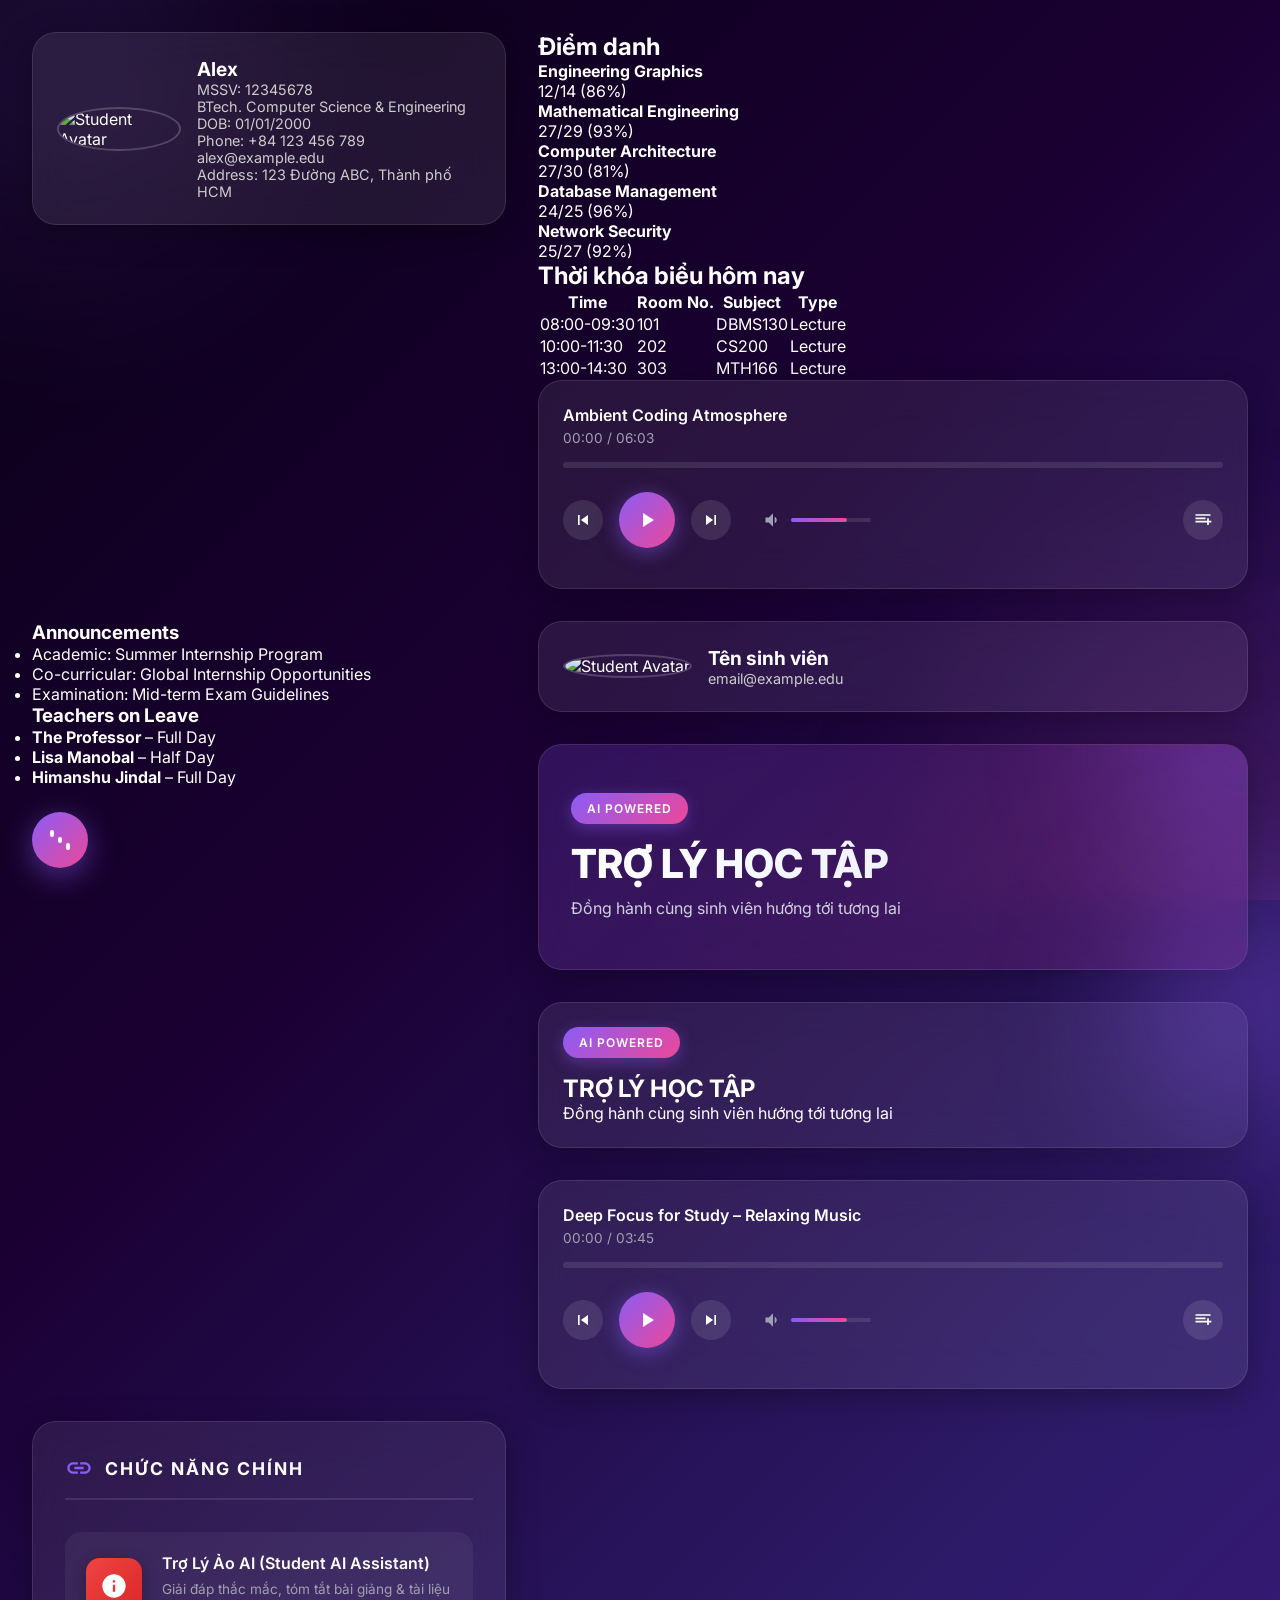
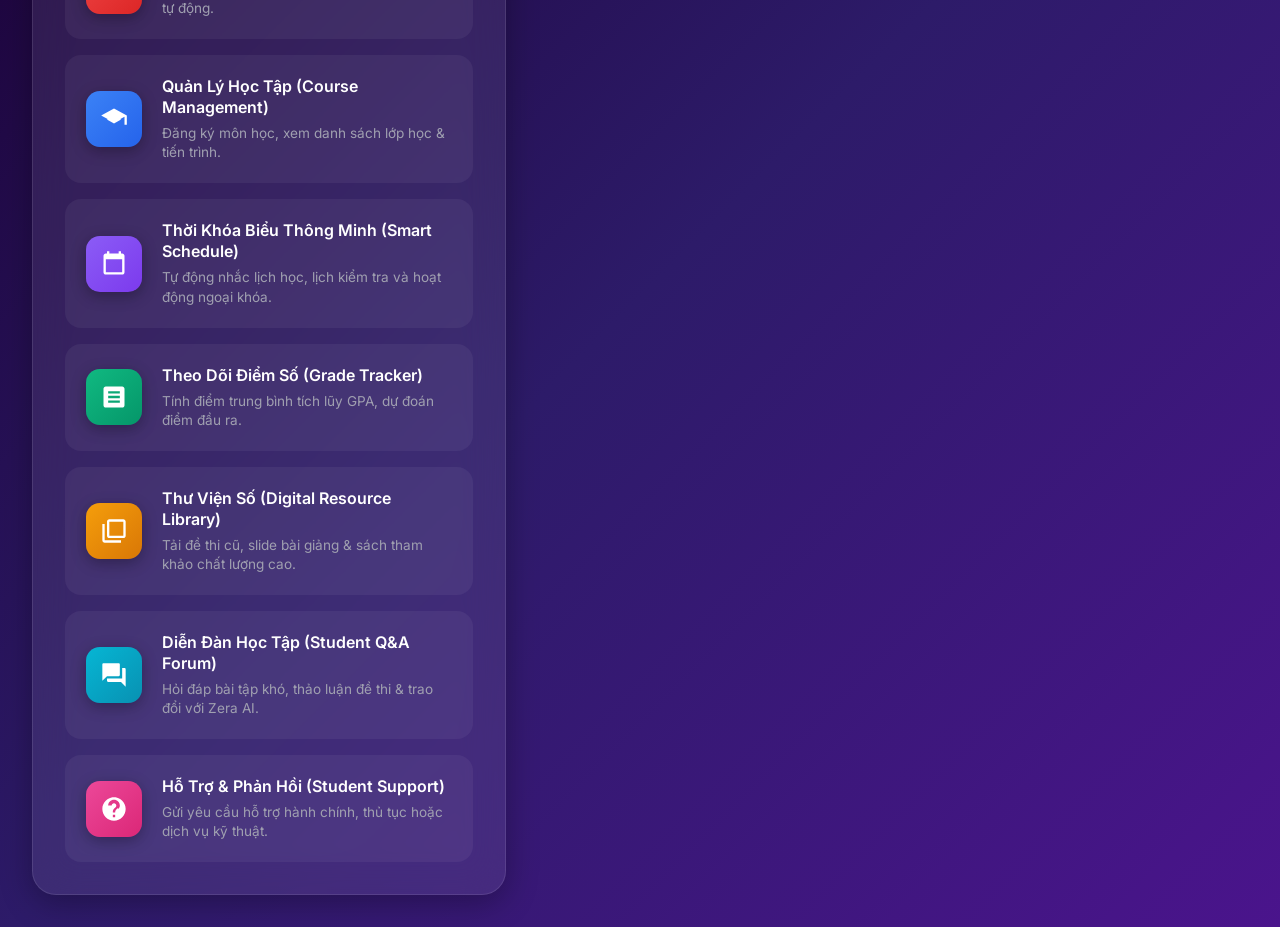
==== commit 309bca62: "Ver4" ====
--- a/home.html
+++ b/home.html
@@ -18,6 +18,118 @@
     </div>
 
     <div class="dashboard-container">
+    <!-- Left Sidebar: Student Info -->
+    <aside class="sidebar-left">
+        <div class="student-card glass-card">
+            <div class="student-avatar">
+                <img src="https://via.placeholder.com/100" alt="Student Avatar" />
+            </div>
+            <div class="student-info">
+                <h3 class="student-name">Alex</h3>
+                <p class="student-id">MSSV: 12345678</p>
+                <p class="student-course">BTech. Computer Science & Engineering</p>
+                <p class="student-dob">DOB: 01/01/2000</p>
+                <p class="student-contact">Phone: +84 123 456 789</p>
+                <p class="student-email">alex@example.edu</p>
+                <p class="student-address">Address: 123 Đường ABC, Thành phố HCM</p>
+            </div>
+        </div>
+    </aside>
+
+    <!-- Main Dashboard -->
+    <section class="main-dashboard">
+        <!-- Attendance Cards -->
+        <div class="attendance-section">
+            <h2 class="section-title">Điểm danh</h2>
+            <div class="attendance-cards">
+                <div class="attendance-card glass-card">
+                    <h4>Engineering Graphics</h4>
+                    <p>12/14 (86%)</p>
+                </div>
+                <div class="attendance-card glass-card">
+                    <h4>Mathematical Engineering</h4>
+                    <p>27/29 (93%)</p>
+                </div>
+                <div class="attendance-card glass-card">
+                    <h4>Computer Architecture</h4>
+                    <p>27/30 (81%)</p>
+                </div>
+                <div class="attendance-card glass-card dark-mode-card">
+                    <h4>Database Management</h4>
+                    <p>24/25 (96%)</p>
+                </div>
+                <div class="attendance-card glass-card dark-mode-card">
+                    <h4>Network Security</h4>
+                    <p>25/27 (92%)</p>
+                </div>
+            </div>
+        </div>
+
+        <!-- Today's Timetable -->
+        <div class="timetable-section">
+            <h2 class="section-title">Thời khóa biểu hôm nay</h2>
+            <table class="timetable-table">
+                <thead>
+                    <tr><th>Time</th><th>Room No.</th><th>Subject</th><th>Type</th></tr>
+                </thead>
+                <tbody>
+                    <tr><td>08:00-09:30</td><td>101</td><td>DBMS130</td><td>Lecture</td></tr>
+                    <tr><td>10:00-11:30</td><td>202</td><td>CS200</td><td>Lecture</td></tr>
+                    <tr><td>13:00-14:30</td><td>303</td><td>MTH166</td><td>Lecture</td></tr>
+                </tbody>
+            </table>
+        </div>
+
+        <!-- Existing Lofi Player (kept) -->
+        <div class="player-card">
+            <div class="player-header">
+                <div class="track-info">
+                    <span class="track-title" id="trackTitle">Deep Focus for Study – Relaxing Music</span>
+                    <span class="track-time" id="trackTime">00:00 / 03:45</span>
+                </div>
+            </div>
+            <div class="progress-bar-container">
+                <div class="progress-bar" id="progressBar" style="width: 0%;"></div>
+            </div>
+            <div class="player-controls">
+                <button class="control-btn" id="prevBtn"><svg viewBox="0 0 24 24"><path d="M6 6h2v12H6zm3.5 6l8.5 6V6z"/></svg></button>
+                <button class="play-btn" id="playBtn"><svg id="playIcon" viewBox="0 0 24 24"><path d="M8 5v14l11-7z"/></svg></button>
+                <button class="control-btn" id="nextBtn"><svg viewBox="0 0 24 24"><path d="M16 18h2V6h-2zM6 6v12l8.5-6z"/></svg></button>
+                <div class="volume-container"><svg class="volume-icon" viewBox="0 0 24 24"><path d="M3 9v6h4l5 5V4L7 9H3zm13.5 3c0-1.77-1.02-3.29-2.5-4.03v8.05c1.48-.73 2.5-2.25 2.5-4.02z"/></svg><div class="volume-slider"><div class="volume-level" style="width: 70%;"></div></div></div>
+                <button class="control-btn playlist-toggle"><svg viewBox="0 0 24 24"><path d="M3 15h12v-2H3v2zm0-4h12V9H3v2zm0-4h18V5H3v2zm16 6v-3h-2v3h-3v2h3v3h2v-3h3v-2h-3z"/></svg></button>
+            </div>
+            <div class="playlist">
+                <!-- Playlist items (kept unchanged) -->
+                <div class="playlist-item" data-src="https://www.soundhelix.com/examples/mp3/SoundHelix-Song-1.mp3" data-title="Deep Focus for Study – Relaxing Music" data-duration="06:12">Comfort Chain</div>
+                <div class="playlist-item" data-src="https://www.soundhelix.com/examples/mp3/SoundHelix-Song-2.mp3" data-title="Lofi Chill Study Beats" data-duration="07:05">Skins 2</div>
+                <div class="playlist-item" data-src="https://www.soundhelix.com/examples/mp3/SoundHelix-Song-3.mp3" data-title="Cyberpunk Concentration Synth" data-duration="05:44">Time To Pretend</div>
+                <div class="playlist-item" data-src="https://www.soundhelix.com/examples/mp3/SoundHelix-Song-4.mp3" data-title="Brainwave Alpha Waves" data-duration="05:02">Interlinked</div>
+                <div class="playlist-item active" data-src="https://www.soundhelix.com/examples/mp3/SoundHelix-Song-5.mp3" data-title="Ambient Coding Atmosphere" data-duration="06:03">Deep Focus for Study</div>
+                <div class="playlist-item" data-src="https://www.soundhelix.com/examples/mp3/SoundHelix-Song-6.mp3" data-title="Deep Healing Relaxing Music" data-duration="08:20">Deep Healing Relaxing Music</div>
+            </div>
+        </div>
+    </section>
+
+    <!-- Right Sidebar: Announcements & Teachers on Leave -->
+    <aside class="sidebar-right">
+        <section class="announcements-card glass-card">
+            <h3>Announcements</h3>
+            <ul>
+                <li>Academic: Summer Internship Program</li>
+                <li>Co-curricular: Global Internship Opportunities</li>
+                <li>Examination: Mid-term Exam Guidelines</li>
+            </ul>
+        </section>
+        <section class="teachers-leave-card glass-card">
+            <h3>Teachers on Leave</h3>
+            <ul>
+                <li><strong>The Professor</strong> – Full Day</li>
+                <li><strong>Lisa Manobal</strong> – Half Day</li>
+                <li><strong>Himanshu Jindal</strong> – Full Day</li>
+            </ul>
+        </section>
+    </aside>
+
         <!-- Left Column: Banner and Music Player -->
         <div class="left-column">
             <!-- Student Info Card -->
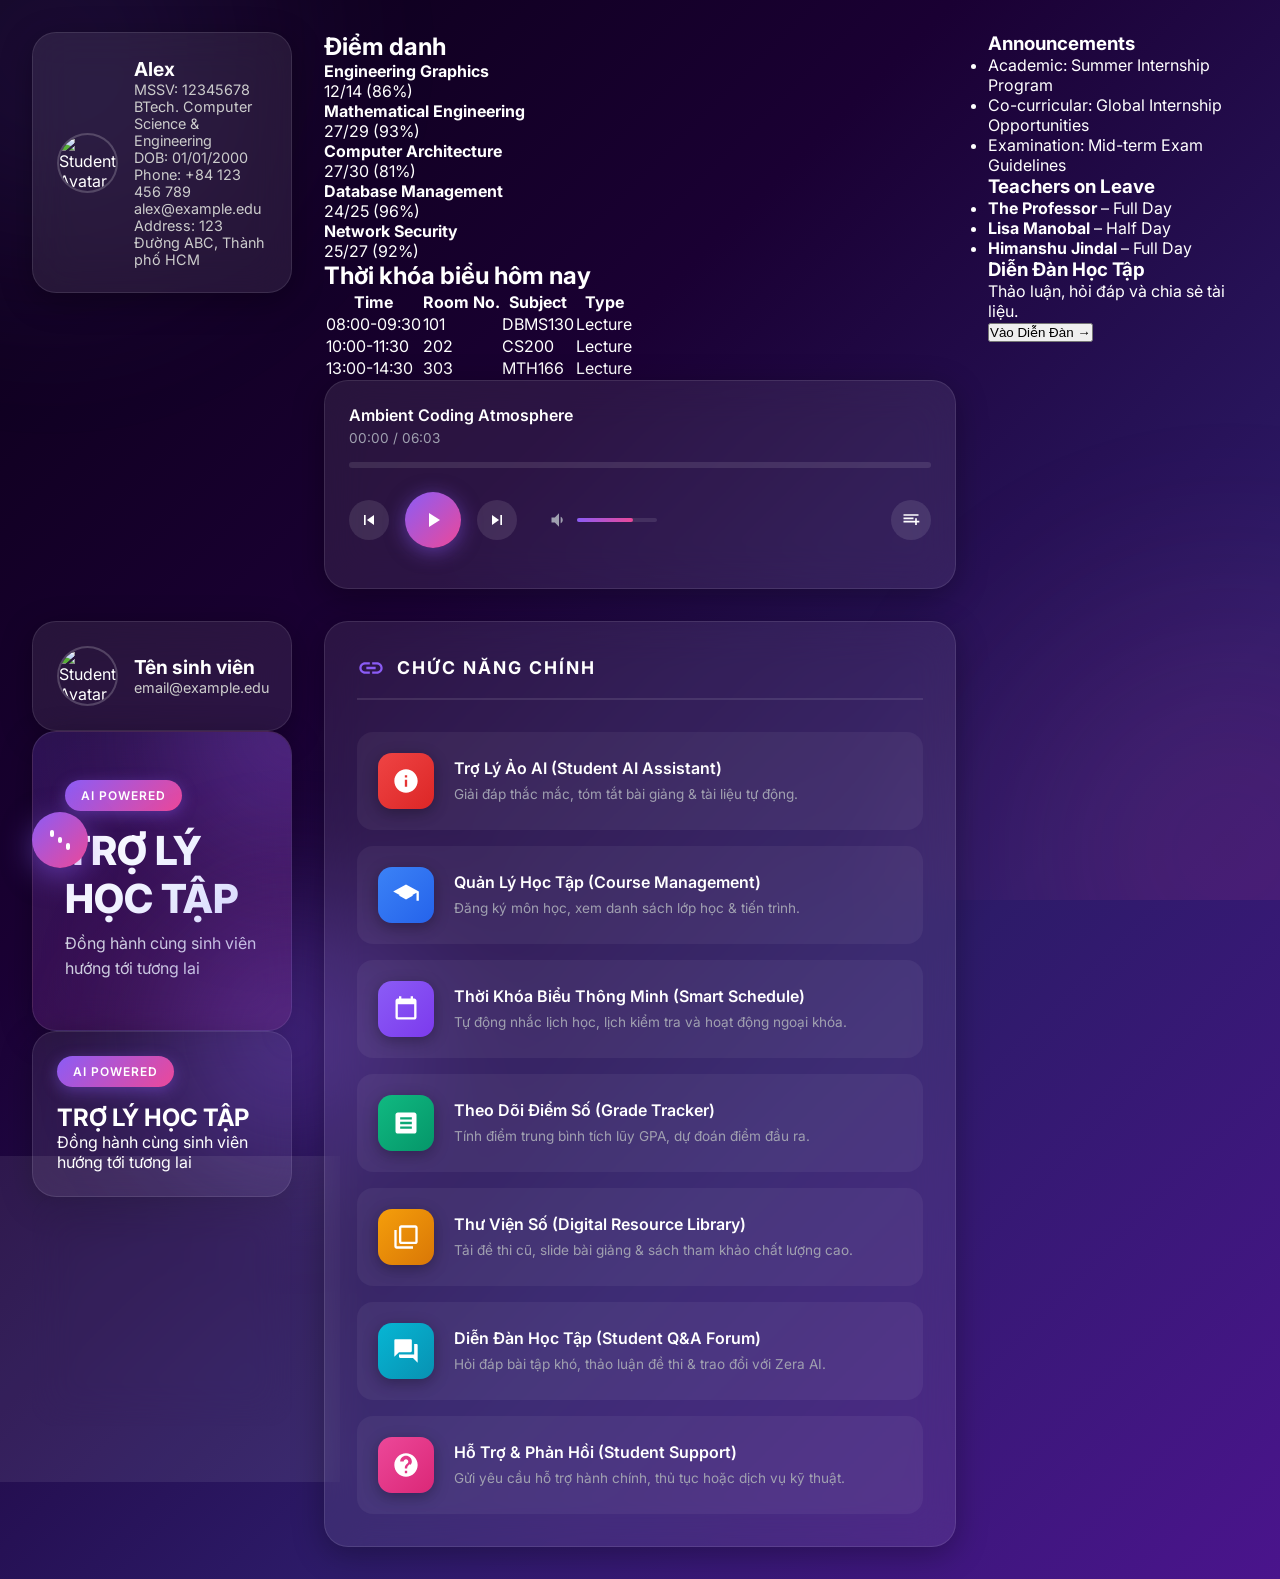
==== commit f96279c2: "update UI" ====
--- a/home.html
+++ b/home.html
@@ -128,7 +128,12 @@
                 <li><strong>Himanshu Jindal</strong> – Full Day</li>
             </ul>
         </section>
-    </aside>
+    <section class="forum-card glass-card">
+    <h3>Diễn Đàn Học Tập</h3>
+    <p>Thảo luận, hỏi đáp và chia sẻ tài liệu.</p>
+    <button class="forum-btn">Vào Diễn Đàn →</button>
+</section>
+</aside>
 
         <!-- Left Column: Banner and Music Player -->
         <div class="left-column">
--- a/home.css
+++ b/home.css
@@ -62,6 +62,16 @@
 .dashboard-container {
   position: relative;
   z-index: 1;
+  max-width: 1400px;
+  margin: 0 auto;
+  padding: 2rem;
+  display: grid;
+  grid-template-columns: 260px 1fr 260px; /* left sidebar, main, right sidebar */
+  gap: 2rem;
+  min-height: 100vh;
+}
+
+
   max-width: 1400px;
   margin: 0 auto;
   padding: 2rem;
